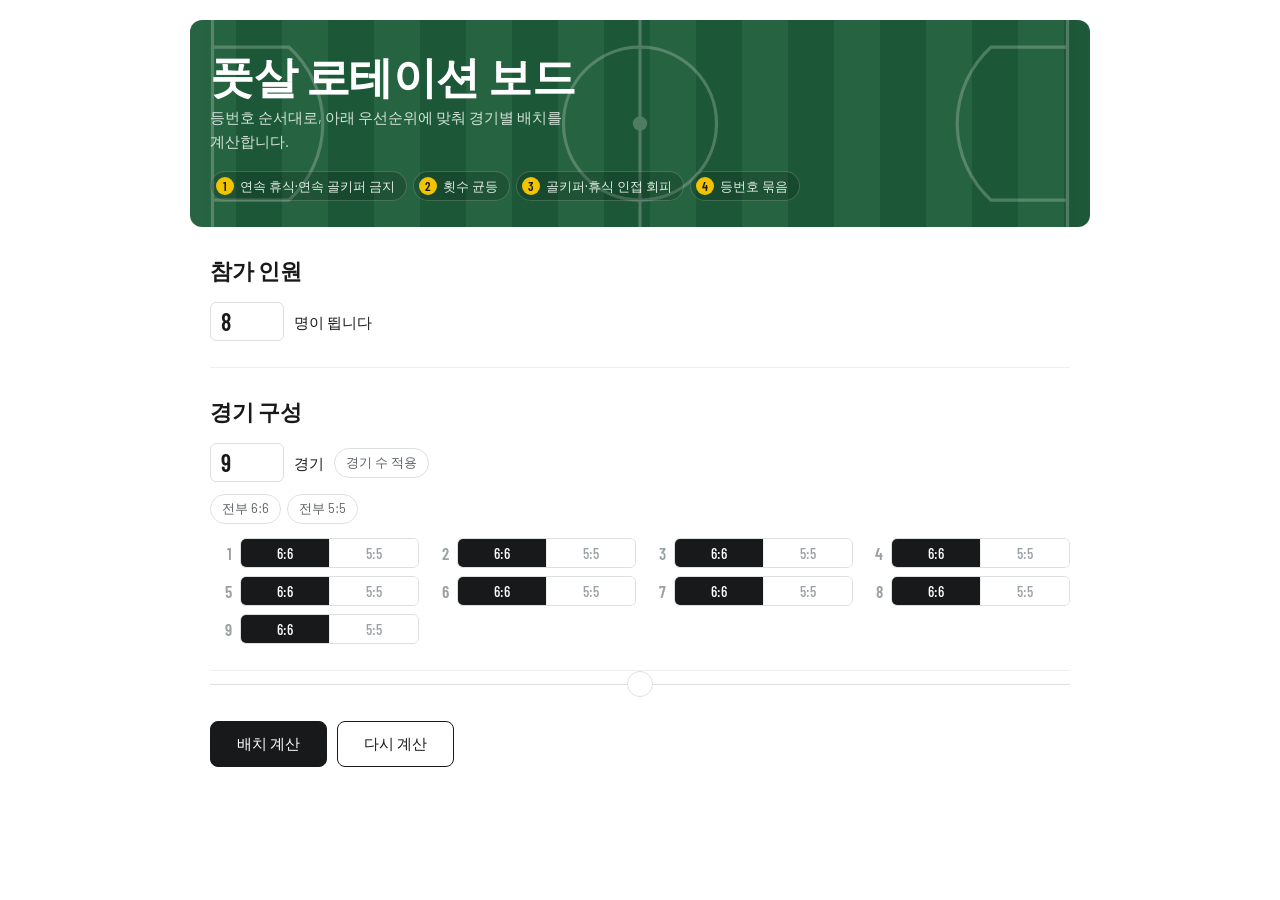
==== index.html @ 885e84b0 "Add files via upload" ====
<!DOCTYPE html>
<html lang="ko">
<head>
<meta charset="utf-8">
<meta name="viewport" content="width=device-width, initial-scale=1">
<title>풋살 로테이션 보드</title>
<link rel="preconnect" href="https://fonts.googleapis.com">
<link rel="preconnect" href="https://fonts.gstatic.com" crossorigin>
<link href="https://fonts.googleapis.com/css2?family=Barlow+Condensed:wght@500;600&family=Barlow:wght@400;500;600&display=swap" rel="stylesheet">
<style>
  :root {
    --ink: #17191A;
    --ink-soft: #5B6164;
    --ink-faint: #9AA0A3;
    --rule: #DCE0E1;
    --rule-soft: #ECEEEF;
    --paper: #FFFFFF;
    --bench: #EFF1F2;
    --keeper: #F2C300;
    --keeper-ink: #4A3A00;
    --keeper-soft: #FDF3CC;
    --turf: #1E5C3A;
    --turf-deep: #164A2E;
    --court: #1B4D89;
    --court-soft: #E8EFF7;
    --good: #1E6F4F;
    --bad: #B23A2F;
    --num: "Barlow Condensed", "Malgun Gothic", sans-serif;
    --body: "Barlow", -apple-system, BlinkMacSystemFont, "Malgun Gothic", sans-serif;
  }
  * { box-sizing: border-box; }
  body {
    font-family: var(--body); color: var(--ink); background: var(--paper);
    margin: 0; padding: 0 20px 80px; line-height: 1.6;
    -webkit-font-smoothing: antialiased;
  }
  .wrap { max-width: 860px; margin: 0 auto; }

  /* 중계 화면식 헤더 — 코트 라인을 배경으로 */
  header {
    position: relative; overflow: hidden; color: #fff;
    background: var(--turf);
    background-image: repeating-linear-gradient(
      90deg, rgba(255,255,255,.045) 0 46px, rgba(0,0,0,.035) 46px 92px);
    margin: 20px -20px 0; padding: 34px 20px 26px; border-radius: 12px;
  }
  header .court-bg { position: absolute; inset: 0; width: 100%; height: 100%; opacity: .22; }
  header .inner { position: relative; }
  header .eyebrow { display: flex; align-items: center; gap: 8px; font-size: 12px; letter-spacing: .06em; color: var(--keeper); margin-bottom: 8px; }
  header .eyebrow .pill { width: 22px; height: 3px; background: var(--keeper); border-radius: 2px; }
  h1 { font-family: var(--num); font-size: 44px; font-weight: 600; letter-spacing: -0.01em; margin: 0; line-height: .98; }
  header p { margin: 8px 0 0; color: #D3E3D8; font-size: 15px; max-width: 46ch; }

  .priority { display: flex; flex-wrap: wrap; gap: 6px; margin: 18px 0 0; padding: 0; list-style: none; font-size: 12.5px; }
  .priority li {
    display: flex; align-items: center; gap: 6px; color: #E3EEE6;
    background: rgba(0,0,0,.16); border: 1px solid rgba(255,255,255,.18);
    border-radius: 999px; padding: 4px 11px 4px 5px;
  }
  .priority b {
    font-family: var(--num); font-size: 13px; font-weight: 600; color: var(--ink);
    background: var(--keeper); border-radius: 50%; width: 18px; height: 18px;
    display: inline-flex; align-items: center; justify-content: center;
  }

  section { padding: 26px 0; border-bottom: 1px solid var(--rule-soft); }

  /* 하프라인 구분선 */
  .halfway { display: flex; align-items: center; gap: 0; margin: 0; }
  .halfway .ln { flex: 1; height: 1px; background: var(--rule); }
  .halfway .circle { width: 26px; height: 26px; border: 1px solid var(--rule); border-radius: 50%; }
  h2 { font-family: var(--num); font-size: 22px; font-weight: 600; margin: 0 0 14px; }

  .field-row { display: flex; align-items: center; gap: 10px; font-size: 15px; flex-wrap: wrap; }
  input[type=number] {
    font-family: var(--num); font-size: 24px; font-weight: 600; width: 74px;
    padding: 4px 10px; border: 1px solid var(--rule); border-radius: 6px; color: var(--ink);
    background: var(--paper);
  }
  input[type=number]:focus-visible { outline: 2px solid var(--ink); outline-offset: 1px; }

  .presets { display: flex; gap: 6px; flex-wrap: wrap; margin-top: 12px; }
  .preset {
    font-family: var(--body); font-size: 13px; padding: 5px 11px; cursor: pointer;
    background: var(--paper); border: 1px solid var(--rule); border-radius: 999px; color: var(--ink-soft);
  }
  .preset:hover { border-color: var(--ink); color: var(--ink); }

  .games { display: grid; grid-template-columns: repeat(auto-fill, minmax(168px, 1fr)); gap: 8px; margin-top: 14px; }
  .game-set { display: flex; align-items: center; gap: 8px; }
  .game-set .gno { font-family: var(--num); font-size: 17px; font-weight: 600; width: 22px; color: var(--ink-faint); text-align: right; }
  .seg { display: flex; border: 1px solid var(--rule); border-radius: 6px; overflow: hidden; flex: 1; }
  .seg button {
    flex: 1; font-family: var(--num); font-size: 15px; font-weight: 500; padding: 5px 0;
    background: var(--paper); border: 0; border-right: 1px solid var(--rule-soft); cursor: pointer; color: var(--ink-faint);
  }
  .seg button:last-child { border-right: 0; }
  .seg button[aria-pressed="true"] { background: var(--ink); color: #fff; }

  .go { display: flex; gap: 10px; margin: 24px 0 0; }
  .go button {
    font-family: var(--body); font-size: 15px; font-weight: 500; padding: 12px 26px;
    border-radius: 8px; cursor: pointer; border: 1px solid var(--ink);
  }
  .go .primary { background: var(--ink); color: #fff; }
  .go .secondary { background: var(--paper); color: var(--ink); }

  /* 등번호 유니폼 */
  .jersey { display: inline-block; width: 44px; height: 44px; }
  .jersey svg { display: block; width: 100%; height: 100%; }
  .jersey path { stroke-width: 1.5; stroke-linejoin: round; }
  .jersey text { font-family: var(--num); font-size: 17px; font-weight: 600; }
  .jersey.on path { fill: var(--paper); stroke: var(--ink); }
  .jersey.on text { fill: var(--ink); }
  .jersey.keeper path { fill: var(--keeper); stroke: var(--keeper-ink); }
  .jersey.keeper text { fill: var(--keeper-ink); }
  .jersey.off path { fill: var(--bench); stroke: var(--rule); stroke-dasharray: 3.5 2.5; }
  .jersey.off text { fill: var(--ink-faint); }
  .discs { display: flex; flex-wrap: wrap; gap: 2px; }

  /* 경기 카드 */
  .card { display: flex; gap: 18px; padding: 16px 0; border-bottom: 1px solid var(--rule-soft); }
  .card:last-child { border-bottom: 0; }
  .card .head { flex: 0 0 62px; }
  .card .board {
    background: var(--turf-deep); color: #fff; border-radius: 8px; padding: 7px 0 5px;
    text-align: center; border-bottom: 3px solid var(--keeper);
  }
  .card .gnum { font-family: var(--num); font-size: 28px; font-weight: 600; line-height: 1; }
  .card .glabel { font-size: 10.5px; color: #A8C4B2; letter-spacing: .06em; }
  .card .court {
    font-family: var(--num); font-size: 14px; font-weight: 600; color: var(--court);
    background: var(--court-soft); border-radius: 5px; text-align: center;
    margin-top: 5px; padding: 2px 0;
  }
  .zones { flex: 1; display: flex; flex-direction: column; gap: 10px; }
  .zone { display: flex; gap: 12px; align-items: flex-start; }
  .zone .zlabel {
    flex: 0 0 74px; font-size: 13px; color: var(--ink-soft); padding-top: 12px;
    display: flex; align-items: center; gap: 5px;
  }
  .zone .zlabel svg { width: 14px; height: 14px; flex: 0 0 14px; }
  .zone.keep .zlabel { color: var(--keeper-ink); }

  /* 누적 */
  .tally { display: flex; flex-direction: column; gap: 2px; }
  .tally-row { display: flex; align-items: center; gap: 12px; padding: 7px 0; border-bottom: 1px solid var(--rule-soft); }
  .tally-row:last-child { border-bottom: 0; }
  .bars { display: flex; gap: 16px; font-size: 14px; color: var(--ink-soft); flex-wrap: wrap; }
  .bars b { font-family: var(--num); font-size: 18px; font-weight: 600; color: var(--ink); margin-left: 4px; }
  .bars .k b { color: var(--keeper-ink); }

  /* 결과 */
  .checks { display: flex; flex-direction: column; gap: 8px; }
  .check { display: flex; gap: 10px; align-items: baseline; font-size: 14px; }
  .check .mark { font-family: var(--num); font-size: 16px; font-weight: 600; flex: 0 0 auto; }
  .check.pass .mark { color: var(--good); }
  .check.fail .mark { color: var(--bad); }
  .check .rank { font-family: var(--num); font-size: 15px; font-weight: 600; flex: 0 0 46px; color: var(--ink-faint); }
  .check .txt { color: var(--ink-soft); }
  .check.fail .txt { color: var(--bad); }
  .foot { font-size: 13px; color: var(--ink-faint); margin: 16px 0 0; }

  #result { display: none; }

  details.fold { border-top: 1px solid var(--rule-soft); padding: 0; }
  details.fold summary {
    display: flex; align-items: center; gap: 8px; cursor: pointer;
    padding: 18px 0; list-style: none; font-family: var(--num);
    font-size: 22px; font-weight: 600; color: var(--ink);
  }
  details.fold summary::-webkit-details-marker { display: none; }
  details.fold summary .chev {
    font-family: var(--body); font-size: 13px; color: var(--ink-faint);
    transition: transform .18s ease; display: inline-block;
  }
  details.fold[open] summary .chev { transform: rotate(180deg); }
  details.fold summary .hint {
    font-family: var(--body); font-size: 13px; font-weight: 400;
    color: var(--ink-faint); margin-left: auto; text-align: right;
  }
  details.fold summary:focus-visible { outline: 2px solid var(--ink); outline-offset: 2px; }
  .fold-body { padding: 0 0 22px; }
  .fold-lead { font-size: 14px; color: var(--ink-soft); margin: 0 0 14px; max-width: 62ch; }

  @media (max-width: 560px) {
    h1 { font-size: 32px; }
    .card { gap: 12px; }
    .card .head { flex: 0 0 44px; }
    .card .gnum { font-size: 27px; }
    .zone { flex-direction: column; gap: 4px; }
    .zone .zlabel { padding-top: 0; }
    .jersey { width: 40px; height: 40px; }
  }
  @media print {
    .go, .presets, section.setup { display: none; }
    body { padding: 0; }
  }
</style>
</head>
<body>
<div class="wrap">

<header>
  <svg class="court-bg" viewBox="0 0 400 180" preserveAspectRatio="xMidYMid slice" aria-hidden="true">
    <g fill="none" stroke="#fff" stroke-width="1.4">
      <rect x="10" y="10" width="380" height="160" rx="2"/>
      <line x1="200" y1="10" x2="200" y2="170"/>
      <circle cx="200" cy="90" r="34"/>
      <circle cx="200" cy="90" r="2.5" fill="#fff"/>
      <path d="M10 56 h34 a46 46 0 0 1 0 68 h-34"/>
      <path d="M390 56 h-34 a46 46 0 0 0 0 68 h34"/>
    </g>
  </svg>
  <div class="inner">
    <h1>풋살 로테이션 보드</h1>
    <p>등번호 순서대로, 아래 우선순위에 맞춰 경기별 배치를 계산합니다.</p>
    <ul class="priority">
      <li><b>1</b> 연속 휴식·연속 골키퍼 금지</li>
      <li><b>2</b> 횟수 균등</li>
      <li><b>3</b> 골키퍼·휴식 인접 회피</li>
      <li><b>4</b> 등번호 묶음</li>
    </ul>
  </div>
</header>

<section class="setup">
  <h2>참가 인원</h2>
  <div class="field-row">
    <input type="number" id="numPlayers" value="8" min="2" max="30">
    <span>명이 뜁니다</span>
  </div>
</section>

<section class="setup">
  <h2>경기 구성</h2>
  <div class="field-row">
    <input type="number" id="numGames" value="9" min="1" max="20">
    <span>경기</span>
    <button class="preset" onclick="renderGames()">경기 수 적용</button>
  </div>
  <div class="presets">
    <button class="preset" onclick="setAll(6)">전부 6:6</button>
    <button class="preset" onclick="setAll(5)">전부 5:5</button>
  </div>
  <div class="games" id="gameList"></div>
</section>

<div class="halfway"><span class="ln"></span><span class="circle"></span><span class="ln"></span></div>

<div class="go">
  <button class="primary" onclick="run()">배치 계산</button>
  <button class="secondary" onclick="run()">다시 계산</button>
</div>

<div id="result">
  <section>
    <h2>경기별 배치</h2>
    <div id="schedule"></div>
  </section>
  <details class="fold">
    <summary>번호별 누적 <span class="chev">▾</span><span class="hint" id="summaryHint"></span></summary>
    <div class="fold-body">
      <p class="fold-lead">각 번호가 9경기 동안 몇 번 뛰고, 몇 번 골키퍼를 맡고, 몇 번 쉬는지 보여줍니다. 출전 횟수는 전체 경기에서 휴식을 뺀 값이고, 골키퍼도 출전에 포함됩니다.</p>
      <div class="tally" id="summary"></div>
    </div>
  </details>
  <details class="fold" style="border-bottom:0">
    <summary>우선순위 충족 <span class="chev">▾</span><span class="hint" id="qualityHint"></span></summary>
    <div class="fold-body">
      <p class="fold-lead">배치를 계산할 때 적용한 네 가지 조건이 실제로 지켜졌는지 확인합니다. 위 조건이 아래 조건보다 항상 우선하며, 상위 조건을 지키기 위해 하위 조건은 일부 포기할 수 있습니다.</p>
      <div class="checks" id="quality"></div>
    </div>
  </details>
</div>

</div>
<script>
function playerLabel(i) { return (i + 1); }

function renderGames() {
  const n = parseInt(document.getElementById('numGames').value) || 9;
  const list = document.getElementById('gameList');
  const prev = [...list.querySelectorAll('.seg')].map(s => s.dataset.value);
  list.innerHTML = '';
  for (let i = 0; i < n; i++) {
    const def = prev[i] || '6';
    const div = document.createElement('div');
    div.className = 'game-set';
    div.innerHTML = '<span class="gno">' + (i + 1) + '</span>' +
      '<div class="seg" data-value="' + def + '">' +
      [6, 5].map(v =>
        '<button type="button" aria-pressed="' + (def == v ? 'true' : 'false') +
        '" onclick="pick(this,' + v + ')">' + v + ':' + v + '</button>').join('') +
      '</div>';
    list.appendChild(div);
  }
}

function pick(btn, v) {
  const seg = btn.parentElement;
  seg.dataset.value = String(v);
  [...seg.children].forEach(b => b.setAttribute('aria-pressed', b === btn ? 'true' : 'false'));
}

function setAll(v) {
  document.querySelectorAll('#gameList .seg').forEach(seg => {
    seg.dataset.value = String(v);
    [...seg.children].forEach(b => b.setAttribute('aria-pressed', b.textContent === v + ':' + v ? 'true' : 'false'));
  });
}

function adjacencyPairs(group, n) {
  const s = new Set(group);
  let pairs = 0;
  group.forEach(i => { if (s.has((i + 1) % n)) pairs++; });
  return group.length === n ? pairs - 1 : pairs;
}

function buildOnce(n, types, jitter) {
  const rest = new Array(n).fill(0);
  const gk = new Array(n).fill(0);
  let prevRest = new Set(), prevGk = new Set();
  const games = [];

  for (const playCount of types) {
    const restCount = Math.max(0, n - playCount);
    const gkCount = Math.min(2, playCount);

    const resting = [];
    for (let k = 0; k < restCount; k++) {
      let bestI = -1, bestS = Infinity;
      for (let i = 0; i < n; i++) {
        if (resting.includes(i)) continue;
        if (prevRest.has(i) && n - prevRest.size >= restCount) continue;
        const adj = resting.some(r => (r + 1) % n === i || (i + 1) % n === r) ? 1 : 0;
        const s = rest[i] * 10000 + (prevGk.has(i) ? 400 : 0) - adj * 60 + Math.random() * jitter;
        if (s < bestS) { bestS = s; bestI = i; }
      }
      if (bestI >= 0) resting.push(bestI);
    }

    const playing = [];
    for (let i = 0; i < n; i++) if (!resting.includes(i)) playing.push(i);

    const gks = [];
    const gkEligible = playing.filter(i => !prevGk.has(i));
    const gkPool = gkEligible.length >= gkCount ? gkEligible : playing;
    for (let k = 0; k < gkCount; k++) {
      let bestI = -1, bestS = Infinity;
      for (const i of gkPool) {
        if (gks.includes(i)) continue;
        const adj = gks.some(g => (g + 1) % n === i || (i + 1) % n === g) ? 1 : 0;
        const s = gk[i] * 10000 + (prevRest.has(i) ? 400 : 0) - adj * 60 + Math.random() * jitter;
        if (s < bestS) { bestS = s; bestI = i; }
      }
      if (bestI >= 0) gks.push(bestI);
    }

    resting.forEach(i => rest[i]++);
    gks.forEach(i => gk[i]++);
    games.push({ playCount, resting, playing, gks });
    prevRest = new Set(resting);
    prevGk = new Set(gks);
  }
  return { games, rest, gk };
}

function evaluate(res, n) {
  const { games, rest, gk } = res;
  const dev = arr => {
    const m = arr.reduce((s, v) => s + v, 0) / arr.length;
    return arr.reduce((s, v) => s + (v - m) * (v - m), 0);
  };
  let backToBack = 0, backToBackGk = 0, adjacentDuty = 0, clusters = 0;
  for (let g = 0; g < games.length; g++) {
    clusters += adjacencyPairs(games[g].resting, n) + adjacencyPairs(games[g].gks, n);
    if (g === 0) continue;
    const pR = new Set(games[g - 1].resting);
    const pG = new Set(games[g - 1].gks);
    games[g].resting.forEach(i => { if (pR.has(i)) backToBack++; });
    games[g].gks.forEach(i => { if (pG.has(i)) backToBackGk++; });
    games[g].gks.forEach(i => { if (pR.has(i)) adjacentDuty++; });
    games[g].resting.forEach(i => { if (pG.has(i)) adjacentDuty++; });
  }
  const imbalance = dev(rest) + dev(gk);
  const score = (backToBack + backToBackGk) * 1e7 + imbalance * 1e4 + adjacentDuty * 1e2 - clusters;
  return { score, backToBack, backToBackGk, adjacentDuty, clusters, imbalance };
}

function run() {
  const n = parseInt(document.getElementById('numPlayers').value);
  const types = [...document.querySelectorAll('#gameList .seg')].map(s => parseInt(s.dataset.value));

  if (!n || n < 2) { alert('참가 인원을 2명 이상 입력해 주세요.'); return; }
  if (types.length === 0) { alert('경기 수를 먼저 적용해 주세요.'); return; }
  const tooBig = types.find(t => t > n);
  if (tooBig) { alert('참가 인원 ' + n + '명보다 큰 구장(' + tooBig + ':' + tooBig + ')이 있습니다.'); return; }

  let best = null, bestEval = null;
  const jitters = [0, 20, 60, 150, 400];
  for (let round = 0; round < jitters.length; round++) {
    const iters = round === 0 ? 1 : 3000;
    for (let i = 0; i < iters; i++) {
      const cand = buildOnce(n, types, jitters[round]);
      const ev = evaluate(cand, n);
      if (!bestEval || ev.score < bestEval.score) { best = cand; bestEval = ev; }
    }
  }
  render(best, bestEval, n);
}

var ICON = {
  ball: '<svg viewBox="0 0 24 24" fill="none" stroke="currentColor" stroke-width="1.6" aria-hidden="true">' +
        '<circle cx="12" cy="12" r="9"/><path d="M12 7.2l3.6 2.6-1.4 4.2h-4.4L8.4 9.8z"/>' +
        '<path d="M12 3v4.2M19.6 9.8l-4 0M17.3 18.6l-3.1-4.6M6.7 18.6l3.1-4.6M4.4 9.8l4 0"/></svg>',
  glove: '<svg viewBox="0 0 24 24" fill="none" stroke="currentColor" stroke-width="1.6" aria-hidden="true">' +
         '<path d="M8 21v-4.4L5.6 14a2 2 0 0 1 2.8-2.8l.6.6V5.5a1.5 1.5 0 0 1 3 0V10m0 0V4.5a1.5 1.5 0 0 1 3 0V10m0 0V6.5a1.5 1.5 0 0 1 3 0V16a5 5 0 0 1-1.5 3.6L18 21"/></svg>',
  bench: '<svg viewBox="0 0 24 24" fill="none" stroke="currentColor" stroke-width="1.6" aria-hidden="true">' +
         '<path d="M3 11h18M4 11v8M20 11v8M3 15h18"/></svg>'
};

var JERSEY_PATH = 'M13 4 L18 4 C19 7.5 21 7.5 22 4 L27 4 L38 10 L34 19.5 L30 17.5 L30 37 L10 37 L10 17.5 L6 19.5 L2 10 Z';

function jersey(i, cls) {
  return '<span class="jersey ' + cls + '">' +
    '<svg viewBox="0 0 40 40" role="img" aria-label="' + playerLabel(i) + '번">' +
    '<path d="' + JERSEY_PATH + '"/>' +
    '<text x="20" y="28" text-anchor="middle">' + playerLabel(i) + '</text>' +
    '</svg></span>';
}

function discs(arr, cls) {
  return '<div class="discs">' +
    arr.slice().sort((a, b) => a - b).map(i => jersey(i, cls)).join('') +
    '</div>';
}

function render(res, ev, n) {
  const { games, rest, gk } = res;

  let h = '';
  games.forEach((g, i) => {
    const field = g.playing.filter(p => !g.gks.includes(p));
    h += '<div class="card">' +
      '<div class="head">' +
        '<div class="board"><div class="gnum">' + (i + 1) + '</div><div class="glabel">GAME</div></div>' +
        '<div class="court">' + g.playCount + ':' + g.playCount + '</div>' +
      '</div>' +
      '<div class="zones">' +
        '<div class="zone"><span class="zlabel">' + ICON.ball + '필드</span>' + discs(field, 'on') + '</div>' +
        '<div class="zone keep"><span class="zlabel">' + ICON.glove + '골키퍼</span>' + discs(g.gks, 'keeper') + '</div>' +
        (g.resting.length ? '<div class="zone"><span class="zlabel">' + ICON.bench + '휴식</span>' + discs(g.resting, 'off') + '</div>' : '') +
      '</div></div>';
  });
  document.getElementById('schedule').innerHTML = h;

  let s = '';
  for (let i = 0; i < n; i++) {
    s += '<div class="tally-row">' +
      jersey(i, 'on') +
      '<div class="bars">' +
        '<span>출전<b>' + (games.length - rest[i]) + '</b></span>' +
        '<span class="k">골키퍼<b>' + gk[i] + '</b></span>' +
        '<span>휴식<b>' + rest[i] + '</b></span>' +
      '</div></div>';
  }
  document.getElementById('summary').innerHTML = s;
  document.getElementById('summaryHint').textContent =
    '골키퍼 ' + Math.min(...gk) + '~' + Math.max(...gk) + '회 · 휴식 ' + Math.min(...rest) + '~' + Math.max(...rest) + '회';

  const restSpread = Math.max(...rest) - Math.min(...rest);
  const gkSpread = Math.max(...gk) - Math.min(...gk);
  const row = (ok, rank, txt) =>
    '<div class="check ' + (ok ? 'pass' : 'fail') + '"><span class="mark">' + (ok ? '✓' : '✕') + '</span>' +
    '<span class="rank">' + rank + '순위</span><span class="txt">' + txt + '</span></div>';

  const p1 = ev.backToBack === 0 && ev.backToBackGk === 0;
  document.getElementById('quality').innerHTML =
    row(p1, 1, p1 ? '연달아 쉬거나 연달아 골키퍼를 맡는 사람 없음'
                 : '연속 휴식 ' + ev.backToBack + '건, 연속 골키퍼 ' + ev.backToBackGk + '건') +
    row(restSpread <= 1 && gkSpread <= 1, 2, '휴식 편차 ' + restSpread + '회, 골키퍼 편차 ' + gkSpread + '회') +
    row(ev.adjacentDuty === 0, 3, ev.adjacentDuty === 0 ? '골키퍼와 휴식이 앞뒤로 붙은 경우 없음' : '인접 ' + ev.adjacentDuty + '건') +
    '<div class="check pass"><span class="mark">·</span><span class="rank">4순위</span><span class="txt">등번호가 붙어서 배치된 묶음 ' + ev.clusters + '쌍</span></div>' +
    '<p class="foot">1순위는 후보에서 아예 제외하는 방식이라 인원이 모자라지 않는 한 반드시 지켜집니다. ' +
    '2순위 편차 1회는 총 배정 횟수가 인원수로 나누어떨어지지 않을 때 생기는 최소값입니다. ' +
    '예를 들어 8명이 9경기를 뛰면 골키퍼 자리가 18개라 2회인 사람과 3회인 사람이 섞일 수밖에 없습니다. ' +
    '3순위는 쉰 직후 골키퍼를 맡거나 골키퍼 직후 쉬는 경우를 뜻하고, 4순위는 5·6번처럼 붙은 번호끼리 같이 배정된 묶음 수입니다. ' +
    '다시 계산을 눌러 다른 조합과 비교해 보세요.</p>';
  const p1ok = ev.backToBack === 0 && ev.backToBackGk === 0;
  const p2ok = restSpread <= 1 && gkSpread <= 1;
  const p3ok = ev.adjacentDuty === 0;
  const passed = [p1ok, p2ok, p3ok].filter(Boolean).length;
  document.getElementById('qualityHint').textContent = '3개 중 ' + passed + '개 충족';

  document.getElementById('result').style.display = 'block';
  document.getElementById('result').scrollIntoView({ behavior: 'smooth', block: 'start' });
}

renderGames();
</script>
</body>
</html>
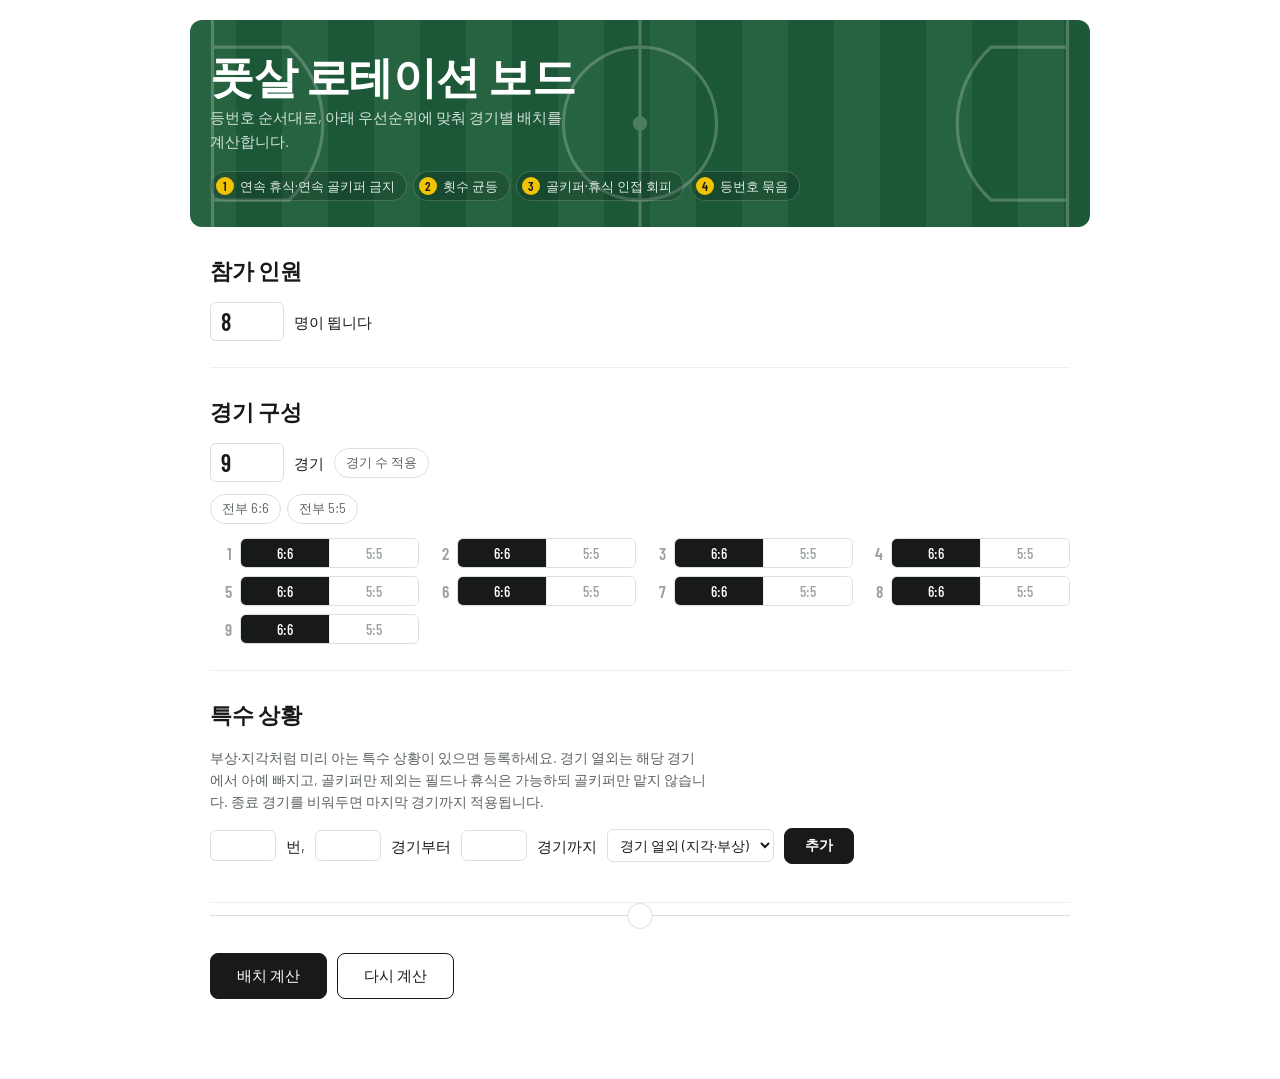
==== commit 3b91c6d7: "Add files via upload" ====
--- a/index.html
+++ b/index.html
@@ -116,7 +116,43 @@
   .jersey.keeper text { fill: var(--keeper-ink); }
   .jersey.off path { fill: var(--bench); stroke: var(--rule); stroke-dasharray: 3.5 2.5; }
   .jersey.off text { fill: var(--ink-faint); }
+  .jersey.excluded path { fill: #FBEAE8; stroke: var(--bad); }
+  .jersey.excluded text { fill: var(--bad); }
   .discs { display: flex; flex-wrap: wrap; gap: 2px; }
+
+  /* 특수 상황 */
+  select.cs-select {
+    font-family: var(--body); font-size: 14px; padding: 6px 8px;
+    border: 1px solid var(--rule); border-radius: 6px; color: var(--ink); background: var(--paper);
+  }
+  input[type=number].cs-num { width: 66px; font-size: 16px; padding: 5px 8px; }
+  .btn-add {
+    font-family: var(--body); font-size: 14px; font-weight: 600; padding: 8px 20px;
+    border-radius: 8px; cursor: pointer; border: 1px solid var(--ink);
+    background: var(--ink); color: #fff;
+  }
+  .btn-add:hover { opacity: .88; }
+  .btn-lg {
+    font-family: var(--body); font-size: 15px; font-weight: 500; padding: 12px 26px;
+    border-radius: 8px; cursor: pointer; border: 1px solid var(--ink);
+    background: var(--ink); color: #fff; margin-top: 14px;
+  }
+  .btn-lg:hover { opacity: .9; }
+  .btn-copy {
+    display: block; width: 100%; font-family: var(--body); font-size: 16px; font-weight: 600;
+    padding: 14px 24px; border-radius: 9px; cursor: pointer; border: none;
+    background: var(--keeper); color: var(--keeper-ink);
+    box-shadow: 0 2px 0 rgba(0,0,0,.18); margin: 6px 0 8px;
+  }
+  .btn-copy:hover { filter: brightness(.97); }
+  .btn-copy.copied { background: var(--good); color: #fff; box-shadow: 0 2px 0 rgba(0,0,0,.12); }
+  .constraint-list { display: flex; flex-direction: column; gap: 6px; margin-top: 12px; }
+  .constraint-row {
+    display: flex; align-items: center; gap: 10px; font-size: 13px; color: var(--ink-soft);
+    background: var(--rule-soft); border-radius: 6px; padding: 7px 10px;
+  }
+  .constraint-row .tag { font-family: var(--num); font-weight: 600; color: var(--ink); flex: 0 0 auto; }
+  .constraint-row .rm { margin-left: auto; font-family: var(--body); font-size: 12px; border: 0; background: none; color: var(--bad); cursor: pointer; padding: 2px 4px; }
 
   /* 경기 카드 */
   .card { display: flex; gap: 18px; padding: 16px 0; border-bottom: 1px solid var(--rule-soft); }
@@ -141,6 +177,7 @@
   }
   .zone .zlabel svg { width: 14px; height: 14px; flex: 0 0 14px; }
   .zone.keep .zlabel { color: var(--keeper-ink); }
+  .zlabel .lbltxt { display: inline; }
 
   /* 누적 */
   .tally { display: flex; flex-direction: column; gap: 2px; }
@@ -185,12 +222,30 @@
 
   @media (max-width: 560px) {
     h1 { font-size: 32px; }
-    .card { gap: 12px; }
-    .card .head { flex: 0 0 44px; }
-    .card .gnum { font-size: 27px; }
-    .zone { flex-direction: column; gap: 4px; }
-    .zone .zlabel { padding-top: 0; }
-    .jersey { width: 40px; height: 40px; }
+
+    /* 경기 카드를 한 줄로 압축 */
+    .card { flex-direction: column; gap: 6px; padding: 10px 0; }
+    .card .head {
+      flex: 0 0 auto; display: flex; flex-direction: row; align-items: center; gap: 8px;
+    }
+    .card .board {
+      display: flex; align-items: baseline; gap: 5px; padding: 3px 9px;
+      border-radius: 6px; border-bottom: 2px solid var(--keeper);
+    }
+    .card .gnum { font-size: 17px; }
+    .card .glabel { display: none; }
+    .card .court { margin-top: 0; padding: 2px 8px; display: inline-block; }
+    .zones { gap: 5px; }
+    .zone {
+      flex-direction: row; align-items: center; gap: 6px; flex-wrap: wrap;
+    }
+    .zone .zlabel {
+      flex: 0 0 auto; padding-top: 0; gap: 3px; font-size: 0;
+    }
+    .zlabel .lbltxt { display: none; }
+    .zone .zlabel svg { width: 15px; height: 15px; flex: 0 0 15px; }
+    .jersey { width: 27px; height: 27px; }
+    .discs { gap: 1px; }
   }
   @media print {
     .go, .presets, section.setup { display: none; }
@@ -246,6 +301,25 @@
   <div class="games" id="gameList"></div>
 </section>
 
+<section class="setup">
+  <h2>특수 상황</h2>
+  <p class="fold-lead">부상·지각처럼 미리 아는 특수 상황이 있으면 등록하세요. 경기 열외는 해당 경기에서 아예 빠지고, 골키퍼만 제외는 필드나 휴식은 가능하되 골키퍼만 맡지 않습니다. 종료 경기를 비워두면 마지막 경기까지 적용됩니다.</p>
+  <div class="field-row">
+    <input type="number" id="csPlayer" class="cs-num" min="1">
+    <span>번,</span>
+    <input type="number" id="csFrom" class="cs-num" min="1">
+    <span>경기부터</span>
+    <input type="number" id="csTo" class="cs-num" min="1">
+    <span>경기까지</span>
+    <select id="csType" class="cs-select">
+      <option value="exclude">경기 열외 (지각·부상)</option>
+      <option value="noKeeper">골키퍼만 제외</option>
+    </select>
+    <button class="btn-add" onclick="addConstraint(1)">추가</button>
+  </div>
+  <div class="constraint-list constraintListView" id="constraintList"></div>
+</section>
+
 <div class="halfway"><span class="ln"></span><span class="circle"></span><span class="ln"></span></div>
 
 <div class="go">
@@ -257,7 +331,35 @@
   <section>
     <h2>경기별 배치</h2>
     <div id="schedule"></div>
+    <button class="btn-copy" id="copyBtn" onclick="copyResultText()">텍스트로 복사</button>
+    <p class="foot" id="copyHint">이 버튼을 누르면 위 배치를 텍스트로 복사해 단톡방 등에 바로 붙여넣을 수 있습니다.</p>
   </section>
+  <details class="fold" id="midSection" style="display:none">
+    <summary>경기 도중 변동 <span class="chev">▾</span></summary>
+    <div class="fold-body">
+      <p class="fold-lead">부상·지각 등 새로 생긴 사정을 먼저 등록한 뒤, 완료된 경기 수를 입력하고 재계산하세요. 이미 끝난 경기는 그대로 유지됩니다. 종료 경기를 비워두면 마지막 경기까지 적용됩니다.</p>
+      <div class="field-row">
+        <input type="number" id="csPlayer2" class="cs-num" min="1">
+        <span>번,</span>
+        <input type="number" id="csFrom2" class="cs-num" min="1">
+        <span>경기부터</span>
+        <input type="number" id="csTo2" class="cs-num" min="1">
+        <span>경기까지</span>
+        <select id="csType2" class="cs-select">
+          <option value="exclude">경기 열외 (지각·부상)</option>
+          <option value="noKeeper">골키퍼만 제외</option>
+        </select>
+        <button class="btn-add" onclick="addConstraint(2)">추가</button>
+      </div>
+      <div class="constraint-list constraintListView" id="constraintList2"></div>
+      <div class="field-row" style="margin-top:14px">
+        <span>완료된 경기</span>
+        <input type="number" id="lockedCount" class="cs-num" min="0">
+        <span>경기까지 확정</span>
+      </div>
+      <button class="btn-lg" onclick="runContinue()">이후부터 다시 계산</button>
+    </div>
+  </details>
   <details class="fold">
     <summary>번호별 누적 <span class="chev">▾</span><span class="hint" id="summaryHint"></span></summary>
     <div class="fold-body">
@@ -317,41 +419,72 @@
   return group.length === n ? pairs - 1 : pairs;
 }
 
-function buildOnce(n, types, jitter) {
+function allIdx(n) { const a = []; for (let i = 0; i < n; i++) a.push(i); return a; }
+
+// constraints: [{player(0-idx), from, to, mode:'exclude'|'noKeeper'}]
+// prefix: 이미 확정된 게임들 (경기 도중 변동에서 재사용)
+function buildOnce(n, types, jitter, constraints, prefix) {
+  constraints = constraints || [];
+  prefix = prefix || [];
   const rest = new Array(n).fill(0);
   const gk = new Array(n).fill(0);
+  const eligible = new Array(n).fill(0);
   let prevRest = new Set(), prevGk = new Set();
   const games = [];
 
-  for (const playCount of types) {
-    const restCount = Math.max(0, n - playCount);
+  prefix.forEach(g => {
+    g.resting.forEach(i => rest[i]++);
+    g.gks.forEach(i => gk[i]++);
+    (g.available || allIdx(n)).forEach(i => eligible[i]++);
+    games.push(g);
+    prevRest = new Set(g.resting);
+    prevGk = new Set(g.gks);
+  });
+
+  for (let gi = prefix.length; gi < types.length; gi++) {
+    const gameNo = gi + 1;
+    const playCountBase = types[gi];
+    const excludedFull = new Set(
+      constraints.filter(c => c.mode === 'exclude' && gameNo >= c.from && gameNo <= c.to).map(c => c.player));
+    const excludedGk = new Set(
+      constraints.filter(c => c.mode === 'noKeeper' && gameNo >= c.from && gameNo <= c.to).map(c => c.player));
+
+    const available = [];
+    for (let i = 0; i < n; i++) if (!excludedFull.has(i)) available.push(i);
+    const avail = available.length;
+    const playCount = Math.min(playCountBase, avail);
+    const restCount = Math.max(0, avail - playCount);
     const gkCount = Math.min(2, playCount);
 
     const resting = [];
     for (let k = 0; k < restCount; k++) {
       let bestI = -1, bestS = Infinity;
-      for (let i = 0; i < n; i++) {
-        if (resting.includes(i)) continue;
-        if (prevRest.has(i) && n - prevRest.size >= restCount) continue;
+      const remainSlots = restCount - resting.length;
+      const remainCand = available.filter(x => !resting.includes(x));
+      const nonPrevCount = remainCand.filter(x => !prevRest.has(x)).length;
+      for (const i of remainCand) {
+        if (prevRest.has(i) && nonPrevCount >= remainSlots) continue;
         const adj = resting.some(r => (r + 1) % n === i || (i + 1) % n === r) ? 1 : 0;
-        const s = rest[i] * 10000 + (prevGk.has(i) ? 400 : 0) - adj * 60 + Math.random() * jitter;
+        const ratio = eligible[i] ? rest[i] / eligible[i] : 0;
+        const s = ratio * 10000 + (prevGk.has(i) ? 400 : 0) - adj * 60 + Math.random() * jitter;
         if (s < bestS) { bestS = s; bestI = i; }
       }
       if (bestI >= 0) resting.push(bestI);
     }
 
-    const playing = [];
-    for (let i = 0; i < n; i++) if (!resting.includes(i)) playing.push(i);
+    const playing = available.filter(i => !resting.includes(i));
 
     const gks = [];
-    const gkEligible = playing.filter(i => !prevGk.has(i));
-    const gkPool = gkEligible.length >= gkCount ? gkEligible : playing;
+    const gkCandBase = playing.filter(i => !excludedGk.has(i));
+    const gkNoRepeat = gkCandBase.filter(i => !prevGk.has(i));
+    const gkPool = gkNoRepeat.length >= gkCount ? gkNoRepeat : (gkCandBase.length >= gkCount ? gkCandBase : playing);
     for (let k = 0; k < gkCount; k++) {
       let bestI = -1, bestS = Infinity;
       for (const i of gkPool) {
         if (gks.includes(i)) continue;
-        const adj = gks.some(g => (g + 1) % n === i || (i + 1) % n === g) ? 1 : 0;
-        const s = gk[i] * 10000 + (prevRest.has(i) ? 400 : 0) - adj * 60 + Math.random() * jitter;
+        const adj = gks.some(g2 => (g2 + 1) % n === i || (i + 1) % n === g2) ? 1 : 0;
+        const ratio = eligible[i] ? gk[i] / eligible[i] : 0;
+        const s = ratio * 10000 + (prevRest.has(i) ? 400 : 0) - adj * 60 + Math.random() * jitter;
         if (s < bestS) { bestS = s; bestI = i; }
       }
       if (bestI >= 0) gks.push(bestI);
@@ -359,11 +492,48 @@
 
     resting.forEach(i => rest[i]++);
     gks.forEach(i => gk[i]++);
-    games.push({ playCount, resting, playing, gks });
+    available.forEach(i => eligible[i]++);
+    games.push({ playCount, resting, playing, gks, available, excluded: [...excludedFull] });
     prevRest = new Set(resting);
     prevGk = new Set(gks);
   }
-  return { games, rest, gk };
+  return { games, rest, gk, eligible };
+}
+
+var CONSTRAINTS = [];
+var CID = 1;
+var LAST = null;
+
+function addConstraint(formNo) {
+  const suffix = formNo === 2 ? '2' : '';
+  const player = parseInt(document.getElementById('csPlayer' + suffix).value);
+  const totalGames = parseInt(document.getElementById('numGames').value) || (LAST ? LAST.types.length : 9);
+  let from = parseInt(document.getElementById('csFrom' + suffix).value);
+  let to = parseInt(document.getElementById('csTo' + suffix).value);
+  const mode = document.getElementById('csType' + suffix).value;
+  if (!player || player < 1) { alert('선수 번호를 입력해 주세요.'); return; }
+  if (!from || from < 1) from = 1;
+  if (!to || to < 1) to = totalGames;
+  if (to < from) { alert('종료 경기가 시작 경기보다 빠를 수 없습니다.'); return; }
+  CONSTRAINTS.push({ id: CID++, player: player - 1, from, to, mode });
+  document.getElementById('csPlayer' + suffix).value = '';
+  document.getElementById('csFrom' + suffix).value = '';
+  document.getElementById('csTo' + suffix).value = '';
+  renderConstraints();
+}
+
+function removeConstraint(id) {
+  CONSTRAINTS = CONSTRAINTS.filter(c => c.id !== id);
+  renderConstraints();
+}
+
+function renderConstraints() {
+  const html = CONSTRAINTS.map(c =>
+    '<div class="constraint-row"><span class="tag">' + (c.player + 1) + '번</span>' +
+    '<span>' + c.from + '~' + c.to + '경기 · ' + (c.mode === 'exclude' ? '경기 열외' : '골키퍼 제외') + '</span>' +
+    '<button type="button" class="rm" onclick="removeConstraint(' + c.id + ')">삭제</button></div>'
+  ).join('');
+  document.querySelectorAll('.constraintListView').forEach(box => box.innerHTML = html);
 }
 
 function evaluate(res, n) {
@@ -388,6 +558,60 @@
   return { score, backToBack, backToBackGk, adjacentDuty, clusters, imbalance };
 }
 
+function buildShareText(n, games, rest, gk) {
+  const lines = [];
+  lines.push('풋살 로테이션 (' + games.length + '경기)');
+  lines.push('');
+  games.forEach((g, i) => {
+    const field = g.playing.filter(p => !g.gks.includes(p)).slice().sort((a, b) => a - b).map(x => x + 1).join(',');
+    const gks = g.gks.slice().sort((a, b) => a - b).map(x => x + 1).join(',') || '-';
+    const resting = g.resting.slice().sort((a, b) => a - b).map(x => x + 1).join(',') || '없음';
+    const excluded = (g.excluded || []).slice().sort((a, b) => a - b).map(x => x + 1).join(',');
+    let line = (i + 1) + '경기 ' + g.playCount + ':' + g.playCount +
+      ' | 필드 ' + (field || '-') + ' | GK ' + gks + ' | 휴식 ' + resting;
+    if (excluded) line += ' | 제외 ' + excluded;
+    lines.push(line);
+  });
+  lines.push('');
+  lines.push('[번호별 누적]');
+  for (let i = 0; i < n; i++) {
+    const missed = games.filter(g => (g.excluded || []).includes(i)).length;
+    const played = games.length - rest[i] - missed;
+    let line = (i + 1) + '번 출전' + played + ' · GK' + gk[i] + ' · 휴식' + rest[i];
+    if (missed) line += ' · 결석' + missed;
+    lines.push(line);
+  }
+  return lines.join('\n');
+}
+
+function fallbackCopy(text, cb) {
+  const ta = document.createElement('textarea');
+  ta.value = text;
+  ta.style.position = 'fixed';
+  ta.style.opacity = '0';
+  document.body.appendChild(ta);
+  ta.select();
+  try { document.execCommand('copy'); cb(); } catch (e) { alert('복사에 실패했습니다. 직접 선택해 복사해 주세요.'); }
+  document.body.removeChild(ta);
+}
+
+function copyResultText() {
+  if (!LAST) return;
+  const text = buildShareText(LAST.n, LAST.result.games, LAST.result.rest, LAST.result.gk);
+  const btn = document.getElementById('copyBtn');
+  const done = () => {
+    const orig = btn.textContent;
+    btn.textContent = '복사됨 ✓';
+    btn.classList.add('copied');
+    setTimeout(() => { btn.textContent = orig; btn.classList.remove('copied'); }, 1600);
+  };
+  if (navigator.clipboard && navigator.clipboard.writeText) {
+    navigator.clipboard.writeText(text).then(done).catch(() => fallbackCopy(text, done));
+  } else {
+    fallbackCopy(text, done);
+  }
+}
+
 function run() {
   const n = parseInt(document.getElementById('numPlayers').value);
   const types = [...document.querySelectorAll('#gameList .seg')].map(s => parseInt(s.dataset.value));
@@ -402,11 +626,36 @@
   for (let round = 0; round < jitters.length; round++) {
     const iters = round === 0 ? 1 : 3000;
     for (let i = 0; i < iters; i++) {
-      const cand = buildOnce(n, types, jitters[round]);
+      const cand = buildOnce(n, types, jitters[round], CONSTRAINTS, []);
       const ev = evaluate(cand, n);
       if (!bestEval || ev.score < bestEval.score) { best = cand; bestEval = ev; }
     }
   }
+  LAST = { n, types, result: best, eval: bestEval };
+  render(best, bestEval, n);
+}
+
+function runContinue() {
+  if (!LAST) { alert('먼저 배치 계산을 눌러 주세요.'); return; }
+  const lockedCount = parseInt(document.getElementById('lockedCount').value);
+  if (isNaN(lockedCount) || lockedCount < 0 || lockedCount > LAST.types.length) {
+    alert('완료된 경기 수를 0~' + LAST.types.length + ' 사이로 입력해 주세요.');
+    return;
+  }
+  const prefix = LAST.result.games.slice(0, lockedCount);
+  const n = LAST.n, types = LAST.types;
+
+  let best = null, bestEval = null;
+  const jitters = [0, 20, 60, 150, 400];
+  for (let round = 0; round < jitters.length; round++) {
+    const iters = round === 0 ? 1 : 3000;
+    for (let i = 0; i < iters; i++) {
+      const cand = buildOnce(n, types, jitters[round], CONSTRAINTS, prefix);
+      const ev = evaluate(cand, n);
+      if (!bestEval || ev.score < bestEval.score) { best = cand; bestEval = ev; }
+    }
+  }
+  LAST = { n, types, result: best, eval: bestEval };
   render(best, bestEval, n);
 }
 
@@ -417,7 +666,9 @@
   glove: '<svg viewBox="0 0 24 24" fill="none" stroke="currentColor" stroke-width="1.6" aria-hidden="true">' +
          '<path d="M8 21v-4.4L5.6 14a2 2 0 0 1 2.8-2.8l.6.6V5.5a1.5 1.5 0 0 1 3 0V10m0 0V4.5a1.5 1.5 0 0 1 3 0V10m0 0V6.5a1.5 1.5 0 0 1 3 0V16a5 5 0 0 1-1.5 3.6L18 21"/></svg>',
   bench: '<svg viewBox="0 0 24 24" fill="none" stroke="currentColor" stroke-width="1.6" aria-hidden="true">' +
-         '<path d="M3 11h18M4 11v8M20 11v8M3 15h18"/></svg>'
+         '<path d="M3 11h18M4 11v8M20 11v8M3 15h18"/></svg>',
+  out: '<svg viewBox="0 0 24 24" fill="none" stroke="currentColor" stroke-width="1.6" aria-hidden="true">' +
+       '<circle cx="12" cy="12" r="9"/><path d="M9 9l6 6M15 9l-6 6"/></svg>'
 };
 
 var JERSEY_PATH = 'M13 4 L18 4 C19 7.5 21 7.5 22 4 L27 4 L38 10 L34 19.5 L30 17.5 L30 37 L10 37 L10 17.5 L6 19.5 L2 10 Z';
@@ -442,27 +693,35 @@
   let h = '';
   games.forEach((g, i) => {
     const field = g.playing.filter(p => !g.gks.includes(p));
+    const excluded = g.excluded || [];
     h += '<div class="card">' +
       '<div class="head">' +
         '<div class="board"><div class="gnum">' + (i + 1) + '</div><div class="glabel">GAME</div></div>' +
         '<div class="court">' + g.playCount + ':' + g.playCount + '</div>' +
       '</div>' +
       '<div class="zones">' +
-        '<div class="zone"><span class="zlabel">' + ICON.ball + '필드</span>' + discs(field, 'on') + '</div>' +
-        '<div class="zone keep"><span class="zlabel">' + ICON.glove + '골키퍼</span>' + discs(g.gks, 'keeper') + '</div>' +
-        (g.resting.length ? '<div class="zone"><span class="zlabel">' + ICON.bench + '휴식</span>' + discs(g.resting, 'off') + '</div>' : '') +
+        '<div class="zone"><span class="zlabel">' + ICON.ball + '<span class="lbltxt">필드</span></span>' + discs(field, 'on') + '</div>' +
+        '<div class="zone keep"><span class="zlabel">' + ICON.glove + '<span class="lbltxt">골키퍼</span></span>' + discs(g.gks, 'keeper') + '</div>' +
+        (g.resting.length ? '<div class="zone"><span class="zlabel">' + ICON.bench + '<span class="lbltxt">휴식</span></span>' + discs(g.resting, 'off') + '</div>' : '') +
+        (excluded.length ? '<div class="zone"><span class="zlabel">' + ICON.out + '<span class="lbltxt">제외</span></span>' + discs(excluded, 'excluded') + '</div>' : '') +
       '</div></div>';
   });
   document.getElementById('schedule').innerHTML = h;
+  document.getElementById('midSection').style.display = 'block';
+  const lc = document.getElementById('lockedCount');
+  if (!lc.value || parseInt(lc.value) > games.length) lc.value = games.length;
 
   let s = '';
   for (let i = 0; i < n; i++) {
+    const missed = games.filter(g => (g.excluded || []).includes(i)).length;
+    const played = games.length - rest[i] - missed;
     s += '<div class="tally-row">' +
       jersey(i, 'on') +
       '<div class="bars">' +
-        '<span>출전<b>' + (games.length - rest[i]) + '</b></span>' +
+        '<span>출전<b>' + played + '</b></span>' +
         '<span class="k">골키퍼<b>' + gk[i] + '</b></span>' +
         '<span>휴식<b>' + rest[i] + '</b></span>' +
+        (missed ? '<span>결석<b>' + missed + '</b></span>' : '') +
       '</div></div>';
   }
   document.getElementById('summary').innerHTML = s;
@@ -498,6 +757,7 @@
 }
 
 renderGames();
+renderConstraints();
 </script>
 </body>
 </html>
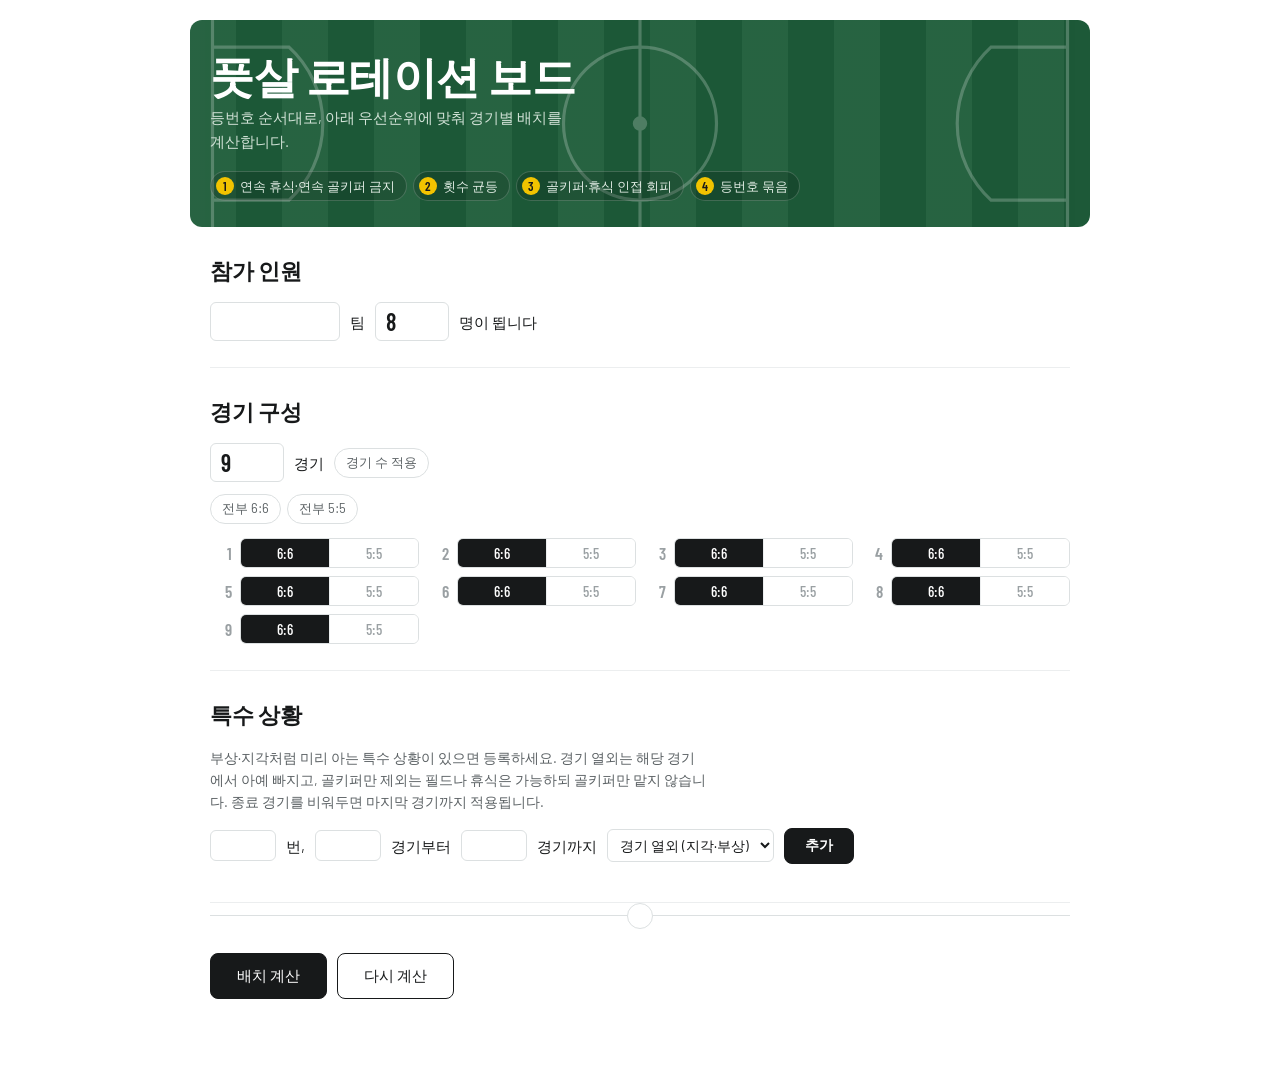
==== commit 104c94b5: "Add files via upload" ====
--- a/index.html
+++ b/index.html
@@ -78,6 +78,12 @@
     background: var(--paper);
   }
   input[type=number]:focus-visible { outline: 2px solid var(--ink); outline-offset: 1px; }
+  .team-input {
+    font-family: var(--num); font-size: 24px; font-weight: 600; width: 130px;
+    padding: 4px 10px; border: 1px solid var(--rule); border-radius: 6px; color: var(--ink);
+    background: var(--paper);
+  }
+  .team-input:focus-visible { outline: 2px solid var(--ink); outline-offset: 1px; }
 
   .presets { display: flex; gap: 6px; flex-wrap: wrap; margin-top: 12px; }
   .preset {
@@ -282,6 +288,8 @@
 <section class="setup">
   <h2>참가 인원</h2>
   <div class="field-row">
+    <input type="text" id="teamName" class="team-input">
+    <span>팀</span>
     <input type="number" id="numPlayers" value="8" min="2" max="30">
     <span>명이 뜁니다</span>
   </div>
@@ -329,7 +337,7 @@
 
 <div id="result">
   <section>
-    <h2>경기별 배치</h2>
+    <h2 id="scheduleTitle">경기별 배치</h2>
     <div id="schedule"></div>
     <button class="btn-copy" id="copyBtn" onclick="copyResultText()">텍스트로 복사</button>
     <p class="foot" id="copyHint">이 버튼을 누르면 위 배치를 텍스트로 복사해 단톡방 등에 바로 붙여넣을 수 있습니다.</p>
@@ -559,8 +567,9 @@
 }
 
 function buildShareText(n, games, rest, gk) {
+  const teamName = (document.getElementById('teamName').value || '').trim();
   const lines = [];
-  lines.push('풋살 로테이션 (' + games.length + '경기)');
+  lines.push((teamName ? teamName + '팀 ' : '') + '풋살 로테이션 (' + games.length + '경기)');
   lines.push('');
   games.forEach((g, i) => {
     const field = g.playing.filter(p => !g.gks.includes(p)).slice().sort((a, b) => a - b).map(x => x + 1).join(',');
@@ -689,6 +698,8 @@
 
 function render(res, ev, n) {
   const { games, rest, gk } = res;
+  const teamName = (document.getElementById('teamName').value || '').trim();
+  document.getElementById('scheduleTitle').textContent = teamName ? teamName + '팀 경기별 배치' : '경기별 배치';
 
   let h = '';
   games.forEach((g, i) => {
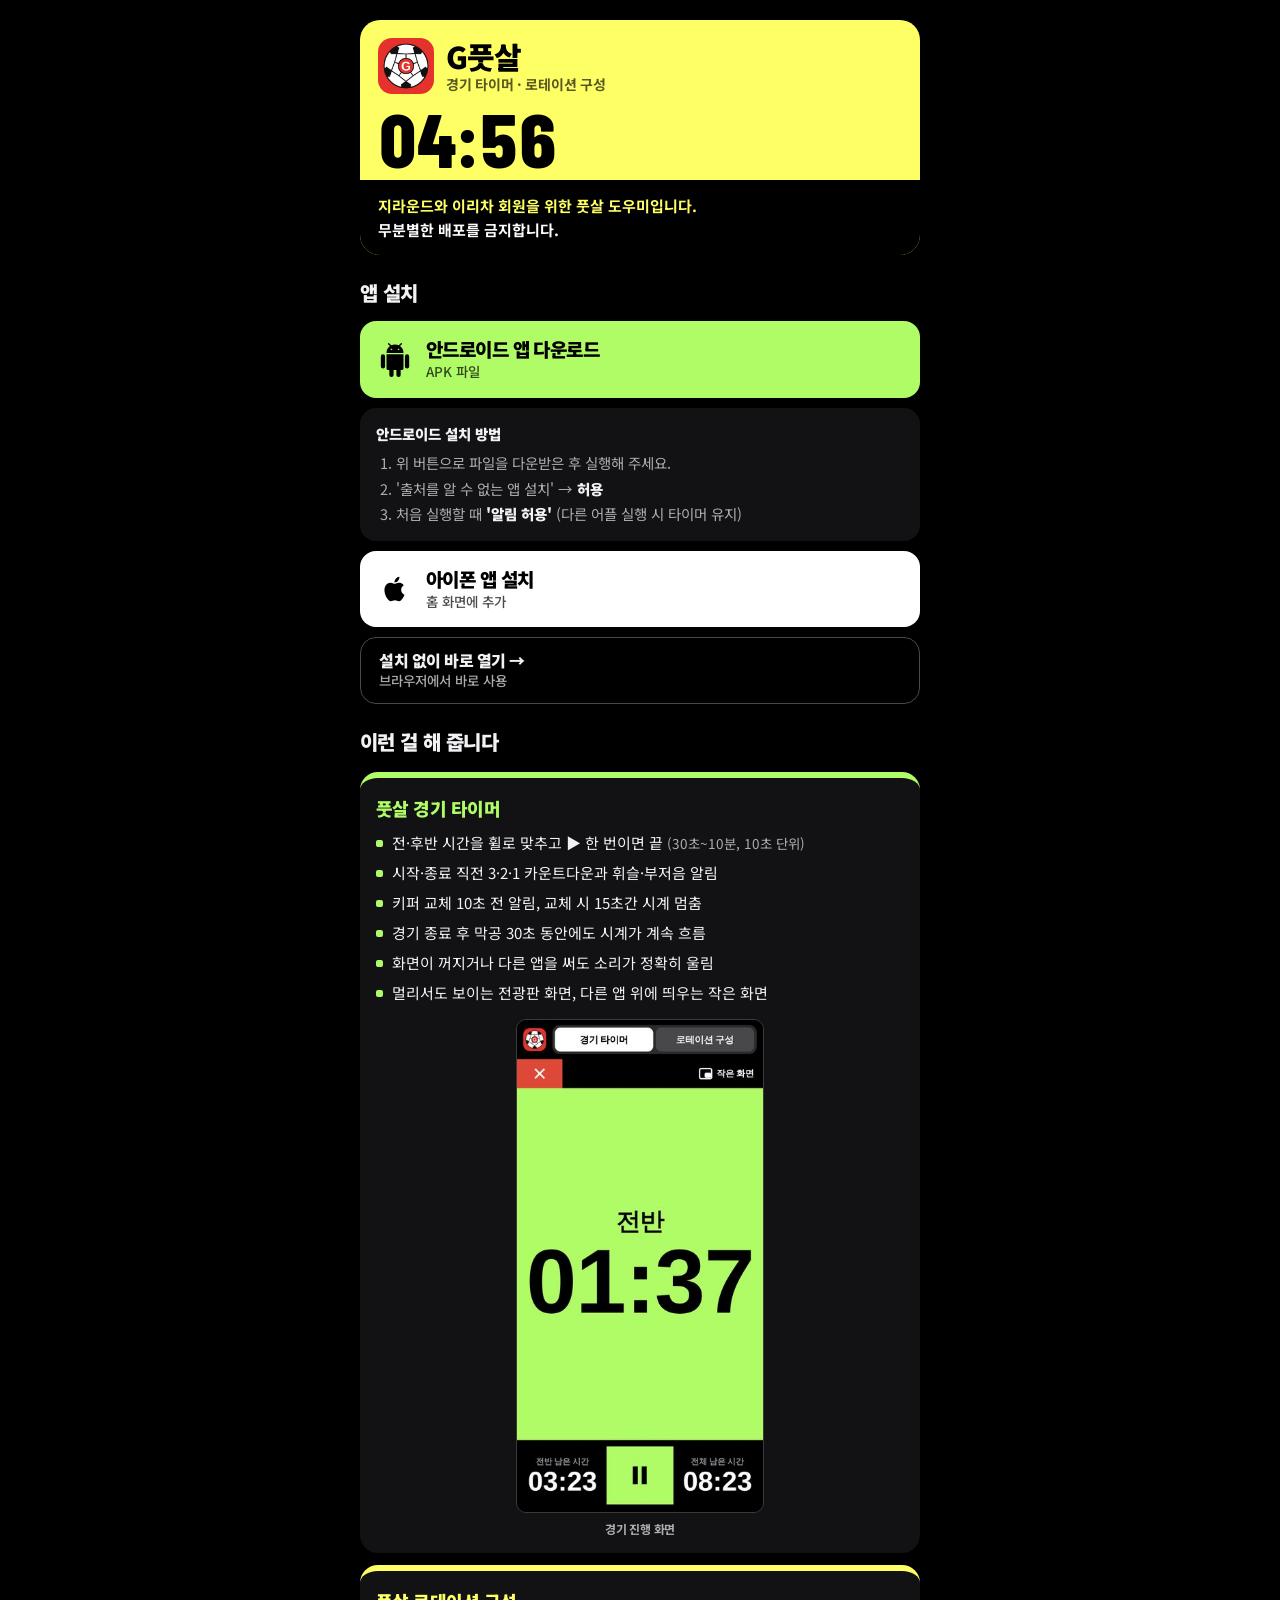
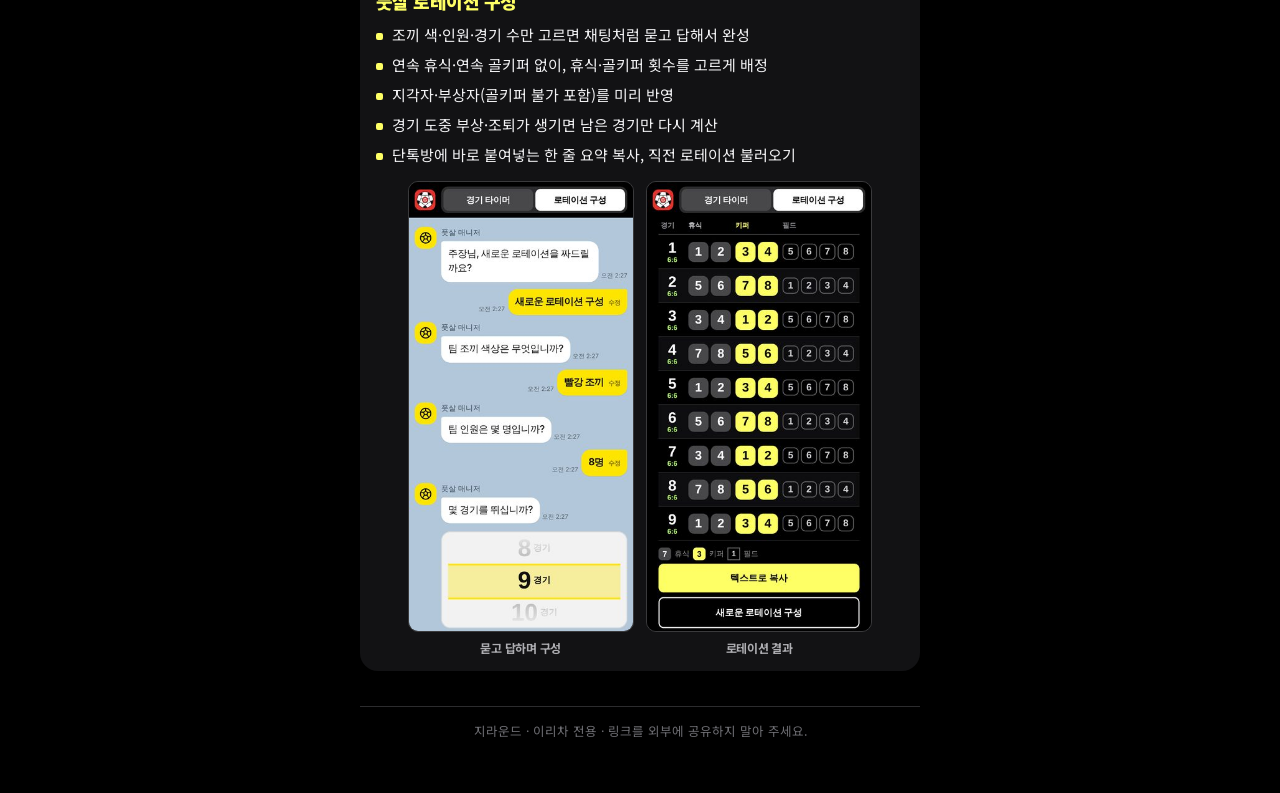
==== commit 48deabc1: "Add files via upload" ====
--- a/index.html
+++ b/index.html
@@ -2,773 +2,204 @@
 <html lang="ko">
 <head>
 <meta charset="utf-8">
-<meta name="viewport" content="width=device-width, initial-scale=1">
-<title>풋살 로테이션 보드</title>
+<meta name="viewport" content="width=device-width, initial-scale=1, viewport-fit=cover">
+<title>G풋살</title>
+<meta name="description" content="G풋살: 지라운드와 이리차 회원을 위한 풋살 경기 타이머·로테이션 도우미">
+<meta name="theme-color" content="#000000">
+<meta name="robots" content="noindex, nofollow">
+<link rel="icon" href="app/icon-192.png" type="image/png">
+<link rel="apple-touch-icon" href="app/apple-touch-icon.png">
 <link rel="preconnect" href="https://fonts.googleapis.com">
 <link rel="preconnect" href="https://fonts.gstatic.com" crossorigin>
-<link href="https://fonts.googleapis.com/css2?family=Barlow+Condensed:wght@500;600&family=Barlow:wght@400;500;600&display=swap" rel="stylesheet">
+<link href="https://fonts.googleapis.com/css2?family=Barlow+Condensed:wght@700;800&family=Noto+Sans+KR:wght@500;700;900&display=swap" rel="stylesheet">
 <style>
   :root {
-    --ink: #17191A;
-    --ink-soft: #5B6164;
-    --ink-faint: #9AA0A3;
-    --rule: #DCE0E1;
-    --rule-soft: #ECEEEF;
-    --paper: #FFFFFF;
-    --bench: #EFF1F2;
-    --keeper: #F2C300;
-    --keeper-ink: #4A3A00;
-    --keeper-soft: #FDF3CC;
-    --turf: #1E5C3A;
-    --turf-deep: #164A2E;
-    --court: #1B4D89;
-    --court-soft: #E8EFF7;
-    --good: #1E6F4F;
-    --bad: #B23A2F;
-    --num: "Barlow Condensed", "Malgun Gothic", sans-serif;
-    --body: "Barlow", -apple-system, BlinkMacSystemFont, "Malgun Gothic", sans-serif;
+    --bg: #000; --ink: #F2F2F4; --soft: #AEAEB2; --line: #2C2C2E; --card: #121214;
+    --yellow: #FEFF65; --lime: #B0FC66; --red: #DE4837; --kt: #FEE500;
+    --ko: "Noto Sans KR", -apple-system, BlinkMacSystemFont, "Apple SD Gothic Neo", "Malgun Gothic", sans-serif;
+    --num: "Barlow Condensed", "Noto Sans KR", sans-serif;
   }
   * { box-sizing: border-box; }
+  html { background: var(--bg); }
   body {
-    font-family: var(--body); color: var(--ink); background: var(--paper);
-    margin: 0; padding: 0 20px 80px; line-height: 1.6;
-    -webkit-font-smoothing: antialiased;
-  }
-  .wrap { max-width: 860px; margin: 0 auto; }
-
-  /* 중계 화면식 헤더 — 코트 라인을 배경으로 */
-  header {
-    position: relative; overflow: hidden; color: #fff;
-    background: var(--turf);
-    background-image: repeating-linear-gradient(
-      90deg, rgba(255,255,255,.045) 0 46px, rgba(0,0,0,.035) 46px 92px);
-    margin: 20px -20px 0; padding: 34px 20px 26px; border-radius: 12px;
-  }
-  header .court-bg { position: absolute; inset: 0; width: 100%; height: 100%; opacity: .22; }
-  header .inner { position: relative; }
-  header .eyebrow { display: flex; align-items: center; gap: 8px; font-size: 12px; letter-spacing: .06em; color: var(--keeper); margin-bottom: 8px; }
-  header .eyebrow .pill { width: 22px; height: 3px; background: var(--keeper); border-radius: 2px; }
-  h1 { font-family: var(--num); font-size: 44px; font-weight: 600; letter-spacing: -0.01em; margin: 0; line-height: .98; }
-  header p { margin: 8px 0 0; color: #D3E3D8; font-size: 15px; max-width: 46ch; }
-
-  .priority { display: flex; flex-wrap: wrap; gap: 6px; margin: 18px 0 0; padding: 0; list-style: none; font-size: 12.5px; }
-  .priority li {
-    display: flex; align-items: center; gap: 6px; color: #E3EEE6;
-    background: rgba(0,0,0,.16); border: 1px solid rgba(255,255,255,.18);
-    border-radius: 999px; padding: 4px 11px 4px 5px;
-  }
-  .priority b {
-    font-family: var(--num); font-size: 13px; font-weight: 600; color: var(--ink);
-    background: var(--keeper); border-radius: 50%; width: 18px; height: 18px;
-    display: inline-flex; align-items: center; justify-content: center;
-  }
-
-  section { padding: 26px 0; border-bottom: 1px solid var(--rule-soft); }
-
-  /* 하프라인 구분선 */
-  .halfway { display: flex; align-items: center; gap: 0; margin: 0; }
-  .halfway .ln { flex: 1; height: 1px; background: var(--rule); }
-  .halfway .circle { width: 26px; height: 26px; border: 1px solid var(--rule); border-radius: 50%; }
-  h2 { font-family: var(--num); font-size: 22px; font-weight: 600; margin: 0 0 14px; }
-
-  .field-row { display: flex; align-items: center; gap: 10px; font-size: 15px; flex-wrap: wrap; }
-  input[type=number] {
-    font-family: var(--num); font-size: 24px; font-weight: 600; width: 74px;
-    padding: 4px 10px; border: 1px solid var(--rule); border-radius: 6px; color: var(--ink);
-    background: var(--paper);
-  }
-  input[type=number]:focus-visible { outline: 2px solid var(--ink); outline-offset: 1px; }
-  .team-input {
-    font-family: var(--num); font-size: 24px; font-weight: 600; width: 130px;
-    padding: 4px 10px; border: 1px solid var(--rule); border-radius: 6px; color: var(--ink);
-    background: var(--paper);
-  }
-  .team-input:focus-visible { outline: 2px solid var(--ink); outline-offset: 1px; }
-
-  .presets { display: flex; gap: 6px; flex-wrap: wrap; margin-top: 12px; }
-  .preset {
-    font-family: var(--body); font-size: 13px; padding: 5px 11px; cursor: pointer;
-    background: var(--paper); border: 1px solid var(--rule); border-radius: 999px; color: var(--ink-soft);
-  }
-  .preset:hover { border-color: var(--ink); color: var(--ink); }
-
-  .games { display: grid; grid-template-columns: repeat(auto-fill, minmax(168px, 1fr)); gap: 8px; margin-top: 14px; }
-  .game-set { display: flex; align-items: center; gap: 8px; }
-  .game-set .gno { font-family: var(--num); font-size: 17px; font-weight: 600; width: 22px; color: var(--ink-faint); text-align: right; }
-  .seg { display: flex; border: 1px solid var(--rule); border-radius: 6px; overflow: hidden; flex: 1; }
-  .seg button {
-    flex: 1; font-family: var(--num); font-size: 15px; font-weight: 500; padding: 5px 0;
-    background: var(--paper); border: 0; border-right: 1px solid var(--rule-soft); cursor: pointer; color: var(--ink-faint);
-  }
-  .seg button:last-child { border-right: 0; }
-  .seg button[aria-pressed="true"] { background: var(--ink); color: #fff; }
-
-  .go { display: flex; gap: 10px; margin: 24px 0 0; }
-  .go button {
-    font-family: var(--body); font-size: 15px; font-weight: 500; padding: 12px 26px;
-    border-radius: 8px; cursor: pointer; border: 1px solid var(--ink);
-  }
-  .go .primary { background: var(--ink); color: #fff; }
-  .go .secondary { background: var(--paper); color: var(--ink); }
-
-  /* 등번호 유니폼 */
-  .jersey { display: inline-block; width: 44px; height: 44px; }
-  .jersey svg { display: block; width: 100%; height: 100%; }
-  .jersey path { stroke-width: 1.5; stroke-linejoin: round; }
-  .jersey text { font-family: var(--num); font-size: 17px; font-weight: 600; }
-  .jersey.on path { fill: var(--paper); stroke: var(--ink); }
-  .jersey.on text { fill: var(--ink); }
-  .jersey.keeper path { fill: var(--keeper); stroke: var(--keeper-ink); }
-  .jersey.keeper text { fill: var(--keeper-ink); }
-  .jersey.off path { fill: var(--bench); stroke: var(--rule); stroke-dasharray: 3.5 2.5; }
-  .jersey.off text { fill: var(--ink-faint); }
-  .jersey.excluded path { fill: #FBEAE8; stroke: var(--bad); }
-  .jersey.excluded text { fill: var(--bad); }
-  .discs { display: flex; flex-wrap: wrap; gap: 2px; }
-
-  /* 특수 상황 */
-  select.cs-select {
-    font-family: var(--body); font-size: 14px; padding: 6px 8px;
-    border: 1px solid var(--rule); border-radius: 6px; color: var(--ink); background: var(--paper);
-  }
-  input[type=number].cs-num { width: 66px; font-size: 16px; padding: 5px 8px; }
-  .btn-add {
-    font-family: var(--body); font-size: 14px; font-weight: 600; padding: 8px 20px;
-    border-radius: 8px; cursor: pointer; border: 1px solid var(--ink);
-    background: var(--ink); color: #fff;
-  }
-  .btn-add:hover { opacity: .88; }
-  .btn-lg {
-    font-family: var(--body); font-size: 15px; font-weight: 500; padding: 12px 26px;
-    border-radius: 8px; cursor: pointer; border: 1px solid var(--ink);
-    background: var(--ink); color: #fff; margin-top: 14px;
-  }
-  .btn-lg:hover { opacity: .9; }
-  .btn-copy {
-    display: block; width: 100%; font-family: var(--body); font-size: 16px; font-weight: 600;
-    padding: 14px 24px; border-radius: 9px; cursor: pointer; border: none;
-    background: var(--keeper); color: var(--keeper-ink);
-    box-shadow: 0 2px 0 rgba(0,0,0,.18); margin: 6px 0 8px;
-  }
-  .btn-copy:hover { filter: brightness(.97); }
-  .btn-copy.copied { background: var(--good); color: #fff; box-shadow: 0 2px 0 rgba(0,0,0,.12); }
-  .constraint-list { display: flex; flex-direction: column; gap: 6px; margin-top: 12px; }
-  .constraint-row {
-    display: flex; align-items: center; gap: 10px; font-size: 13px; color: var(--ink-soft);
-    background: var(--rule-soft); border-radius: 6px; padding: 7px 10px;
-  }
-  .constraint-row .tag { font-family: var(--num); font-weight: 600; color: var(--ink); flex: 0 0 auto; }
-  .constraint-row .rm { margin-left: auto; font-family: var(--body); font-size: 12px; border: 0; background: none; color: var(--bad); cursor: pointer; padding: 2px 4px; }
-
-  /* 경기 카드 */
-  .card { display: flex; gap: 18px; padding: 16px 0; border-bottom: 1px solid var(--rule-soft); }
-  .card:last-child { border-bottom: 0; }
-  .card .head { flex: 0 0 62px; }
-  .card .board {
-    background: var(--turf-deep); color: #fff; border-radius: 8px; padding: 7px 0 5px;
-    text-align: center; border-bottom: 3px solid var(--keeper);
-  }
-  .card .gnum { font-family: var(--num); font-size: 28px; font-weight: 600; line-height: 1; }
-  .card .glabel { font-size: 10.5px; color: #A8C4B2; letter-spacing: .06em; }
-  .card .court {
-    font-family: var(--num); font-size: 14px; font-weight: 600; color: var(--court);
-    background: var(--court-soft); border-radius: 5px; text-align: center;
-    margin-top: 5px; padding: 2px 0;
-  }
-  .zones { flex: 1; display: flex; flex-direction: column; gap: 10px; }
-  .zone { display: flex; gap: 12px; align-items: flex-start; }
-  .zone .zlabel {
-    flex: 0 0 74px; font-size: 13px; color: var(--ink-soft); padding-top: 12px;
-    display: flex; align-items: center; gap: 5px;
-  }
-  .zone .zlabel svg { width: 14px; height: 14px; flex: 0 0 14px; }
-  .zone.keep .zlabel { color: var(--keeper-ink); }
-  .zlabel .lbltxt { display: inline; }
-
-  /* 누적 */
-  .tally { display: flex; flex-direction: column; gap: 2px; }
-  .tally-row { display: flex; align-items: center; gap: 12px; padding: 7px 0; border-bottom: 1px solid var(--rule-soft); }
-  .tally-row:last-child { border-bottom: 0; }
-  .bars { display: flex; gap: 16px; font-size: 14px; color: var(--ink-soft); flex-wrap: wrap; }
-  .bars b { font-family: var(--num); font-size: 18px; font-weight: 600; color: var(--ink); margin-left: 4px; }
-  .bars .k b { color: var(--keeper-ink); }
-
-  /* 결과 */
-  .checks { display: flex; flex-direction: column; gap: 8px; }
-  .check { display: flex; gap: 10px; align-items: baseline; font-size: 14px; }
-  .check .mark { font-family: var(--num); font-size: 16px; font-weight: 600; flex: 0 0 auto; }
-  .check.pass .mark { color: var(--good); }
-  .check.fail .mark { color: var(--bad); }
-  .check .rank { font-family: var(--num); font-size: 15px; font-weight: 600; flex: 0 0 46px; color: var(--ink-faint); }
-  .check .txt { color: var(--ink-soft); }
-  .check.fail .txt { color: var(--bad); }
-  .foot { font-size: 13px; color: var(--ink-faint); margin: 16px 0 0; }
-
-  #result { display: none; }
-
-  details.fold { border-top: 1px solid var(--rule-soft); padding: 0; }
-  details.fold summary {
-    display: flex; align-items: center; gap: 8px; cursor: pointer;
-    padding: 18px 0; list-style: none; font-family: var(--num);
-    font-size: 22px; font-weight: 600; color: var(--ink);
-  }
-  details.fold summary::-webkit-details-marker { display: none; }
-  details.fold summary .chev {
-    font-family: var(--body); font-size: 13px; color: var(--ink-faint);
-    transition: transform .18s ease; display: inline-block;
-  }
-  details.fold[open] summary .chev { transform: rotate(180deg); }
-  details.fold summary .hint {
-    font-family: var(--body); font-size: 13px; font-weight: 400;
-    color: var(--ink-faint); margin-left: auto; text-align: right;
-  }
-  details.fold summary:focus-visible { outline: 2px solid var(--ink); outline-offset: 2px; }
-  .fold-body { padding: 0 0 22px; }
-  .fold-lead { font-size: 14px; color: var(--ink-soft); margin: 0 0 14px; max-width: 62ch; }
-
-  @media (max-width: 560px) {
-    h1 { font-size: 32px; }
-
-    /* 경기 카드를 한 줄로 압축 */
-    .card { flex-direction: column; gap: 6px; padding: 10px 0; }
-    .card .head {
-      flex: 0 0 auto; display: flex; flex-direction: row; align-items: center; gap: 8px;
-    }
-    .card .board {
-      display: flex; align-items: baseline; gap: 5px; padding: 3px 9px;
-      border-radius: 6px; border-bottom: 2px solid var(--keeper);
-    }
-    .card .gnum { font-size: 17px; }
-    .card .glabel { display: none; }
-    .card .court { margin-top: 0; padding: 2px 8px; display: inline-block; }
-    .zones { gap: 5px; }
-    .zone {
-      flex-direction: row; align-items: center; gap: 6px; flex-wrap: wrap;
-    }
-    .zone .zlabel {
-      flex: 0 0 auto; padding-top: 0; gap: 3px; font-size: 0;
-    }
-    .zlabel .lbltxt { display: none; }
-    .zone .zlabel svg { width: 15px; height: 15px; flex: 0 0 15px; }
-    .jersey { width: 27px; height: 27px; }
-    .discs { gap: 1px; }
-  }
-  @media print {
-    .go, .presets, section.setup { display: none; }
-    body { padding: 0; }
-  }
+    word-break: keep-all;
+    margin: 0; background: var(--bg); color: var(--ink); font-family: var(--ko); line-height: 1.6; -webkit-font-smoothing: antialiased;
+    padding: calc(env(safe-area-inset-top, 0px) + 20px) max(18px, env(safe-area-inset-right, 0px)) calc(env(safe-area-inset-bottom, 0px) + 40px) max(18px, env(safe-area-inset-left, 0px));
+  }
+  .wrap { max-width: 560px; margin: 0 auto; display: flex; flex-direction: column; gap: 22px; }
+
+  /* 전광판 느낌의 머리말 */
+  .board { border-radius: 20px; overflow: hidden; background: var(--yellow); color: #000; }
+  .board .top { display: flex; align-items: center; gap: 12px; padding: 18px 18px 10px; }
+  .board img { width: 56px; height: 56px; border-radius: 14px; flex: 0 0 auto; }
+  .board h1 { margin: 0; font-size: 30px; font-weight: 900; letter-spacing: -0.04em; line-height: 1.1; }
+  .board h1 small { display: block; font-size: 14px; font-weight: 700; letter-spacing: -0.02em; opacity: .65; margin-top: 4px; }
+  .board .clock { font-family: var(--num); font-weight: 800; font-size: 76px; line-height: .9; letter-spacing: -0.01em; padding: 0 18px 8px; font-variant-numeric: tabular-nums; }
+  .notice { margin: 0; background: #000; color: var(--yellow); padding: 14px 18px; font-size: 15px; font-weight: 700; line-height: 1.55; word-break: keep-all; }
+  .notice b { color: #fff; }
+
+  /* 설치 */
+  .install { display: flex; flex-direction: column; gap: 10px; }
+  .install h2, .about h2 { margin: 0 0 2px; font-size: 20px; font-weight: 900; letter-spacing: -0.03em; }
+  .btn {
+    display: flex; align-items: center; gap: 14px; width: 100%; padding: 16px 18px; border-radius: 16px; border: 0;
+    text-decoration: none; color: #000; font-family: var(--ko); cursor: pointer; text-align: left;
+  }
+  .btn svg { width: 34px; height: 34px; flex: 0 0 auto; }
+  .btn b { display: block; font-size: 19px; font-weight: 900; letter-spacing: -0.03em; line-height: 1.25; }
+  .btn span { display: block; font-size: 13.5px; font-weight: 500; opacity: .7; }
+  .btn.android { background: var(--lime); }
+  .btn.apple { background: #fff; }
+  .btn.mine { box-shadow: 0 0 0 3px var(--yellow); }
+  .btn:focus-visible { outline: 3px solid var(--yellow); outline-offset: 3px; }
+  .btn.web { background: transparent; color: var(--ink); border: 1.5px solid #48484A; padding: 12px 18px; }
+  .btn.web b { font-size: 16px; }
+
+  .steps { background: var(--card); border-radius: 16px; padding: 14px 16px; font-size: 14.5px; color: var(--soft); }
+  .steps strong { color: var(--ink); font-weight: 900; }
+  .steps ol { margin: 6px 0 0; padding-left: 20px; } .steps li { margin: 2px 0; }
+  .steps[hidden] { display: none; }
+  .kakao { background: #2A2600; color: var(--kt); border-radius: 14px; padding: 12px 14px; font-size: 14px; font-weight: 700; }
+  .kakao a { color: #000; background: var(--kt); border-radius: 10px; padding: 6px 12px; display: inline-block; margin-top: 8px; text-decoration: none; font-weight: 900; }
+  .kakao[hidden] { display: none; }
+
+  /* 기능 설명 */
+  .about { display: flex; flex-direction: column; gap: 12px; }
+  .feat { background: var(--card); border-radius: 18px; padding: 16px 16px 14px; border-top: 6px solid var(--c); }
+  .feat h3 { margin: 0 0 8px; font-size: 18px; font-weight: 900; letter-spacing: -0.03em; color: var(--c); }
+  .feat ul { margin: 0; padding: 0; list-style: none; display: flex; flex-direction: column; gap: 6px; }
+  .feat li { font-size: 15px; color: var(--ink); padding-left: 16px; position: relative; }
+  .feat li::before { content: ""; position: absolute; left: 0; top: .62em; width: 7px; height: 7px; border-radius: 2px; background: var(--c); }
+  .feat li em { font-style: normal; color: var(--soft); font-size: 13.5px; }
+  .shots { display: grid; gap: 8px; margin-top: 14px; }
+  .shots.one { grid-template-columns: 1fr; justify-items: center; }
+  .shots.one figure { width: 47%; }
+  .shots.two { grid-template-columns: repeat(2, 1fr); gap: 12px; padding: 0 6%; }
+  .shots figure { margin: 0; display: flex; flex-direction: column; gap: 6px; align-items: center; min-width: 0; }
+  .shots img { width: 100%; height: auto; border-radius: 10px; border: 1.5px solid #3A3A3C; display: block; background: #1C1C1E; }
+  .shots figcaption { font-size: 12px; font-weight: 700; color: var(--soft); text-align: center; letter-spacing: -0.02em; }
+  .foot { font-size: 12.5px; color: #6E6E73; text-align: center; border-top: 1px solid var(--line); padding-top: 14px; }
 </style>
 </head>
 <body>
-<div class="wrap">
-
-<header>
-  <svg class="court-bg" viewBox="0 0 400 180" preserveAspectRatio="xMidYMid slice" aria-hidden="true">
-    <g fill="none" stroke="#fff" stroke-width="1.4">
-      <rect x="10" y="10" width="380" height="160" rx="2"/>
-      <line x1="200" y1="10" x2="200" y2="170"/>
-      <circle cx="200" cy="90" r="34"/>
-      <circle cx="200" cy="90" r="2.5" fill="#fff"/>
-      <path d="M10 56 h34 a46 46 0 0 1 0 68 h-34"/>
-      <path d="M390 56 h-34 a46 46 0 0 0 0 68 h34"/>
-    </g>
-  </svg>
-  <div class="inner">
-    <h1>풋살 로테이션 보드</h1>
-    <p>등번호 순서대로, 아래 우선순위에 맞춰 경기별 배치를 계산합니다.</p>
-    <ul class="priority">
-      <li><b>1</b> 연속 휴식·연속 골키퍼 금지</li>
-      <li><b>2</b> 횟수 균등</li>
-      <li><b>3</b> 골키퍼·휴식 인접 회피</li>
-      <li><b>4</b> 등번호 묶음</li>
-    </ul>
+<main class="wrap">
+
+  <section class="board" aria-labelledby="title">
+    <div class="top">
+      <img src="app/icon-192.png" alt="">
+      <h1 id="title">G풋살<small>경기 타이머 · 로테이션 구성</small></h1>
+    </div>
+    <div class="clock" aria-hidden="true">05:00</div>
+    <p class="notice">지라운드와 이리차 회원을 위한 풋살 도우미입니다.<br><b>무분별한 배포를 금지합니다.</b></p>
+  </section>
+
+  <div class="kakao" id="kakao" hidden>
+    카카오톡 안에서는 설치가 되지 않습니다. 아래 버튼으로 휴대폰 기본 브라우저에서 열어 주세요.<br>
+    <a id="kakaoOpen" href="#">브라우저로 열기</a>
   </div>
-</header>
-
-<section class="setup">
-  <h2>참가 인원</h2>
-  <div class="field-row">
-    <input type="text" id="teamName" class="team-input">
-    <span>팀</span>
-    <input type="number" id="numPlayers" value="8" min="2" max="30">
-    <span>명이 뜁니다</span>
-  </div>
-</section>
-
-<section class="setup">
-  <h2>경기 구성</h2>
-  <div class="field-row">
-    <input type="number" id="numGames" value="9" min="1" max="20">
-    <span>경기</span>
-    <button class="preset" onclick="renderGames()">경기 수 적용</button>
-  </div>
-  <div class="presets">
-    <button class="preset" onclick="setAll(6)">전부 6:6</button>
-    <button class="preset" onclick="setAll(5)">전부 5:5</button>
-  </div>
-  <div class="games" id="gameList"></div>
-</section>
-
-<section class="setup">
-  <h2>특수 상황</h2>
-  <p class="fold-lead">부상·지각처럼 미리 아는 특수 상황이 있으면 등록하세요. 경기 열외는 해당 경기에서 아예 빠지고, 골키퍼만 제외는 필드나 휴식은 가능하되 골키퍼만 맡지 않습니다. 종료 경기를 비워두면 마지막 경기까지 적용됩니다.</p>
-  <div class="field-row">
-    <input type="number" id="csPlayer" class="cs-num" min="1">
-    <span>번,</span>
-    <input type="number" id="csFrom" class="cs-num" min="1">
-    <span>경기부터</span>
-    <input type="number" id="csTo" class="cs-num" min="1">
-    <span>경기까지</span>
-    <select id="csType" class="cs-select">
-      <option value="exclude">경기 열외 (지각·부상)</option>
-      <option value="noKeeper">골키퍼만 제외</option>
-    </select>
-    <button class="btn-add" onclick="addConstraint(1)">추가</button>
-  </div>
-  <div class="constraint-list constraintListView" id="constraintList"></div>
-</section>
-
-<div class="halfway"><span class="ln"></span><span class="circle"></span><span class="ln"></span></div>
-
-<div class="go">
-  <button class="primary" onclick="run()">배치 계산</button>
-  <button class="secondary" onclick="run()">다시 계산</button>
-</div>
-
-<div id="result">
-  <section>
-    <h2 id="scheduleTitle">경기별 배치</h2>
-    <div id="schedule"></div>
-    <button class="btn-copy" id="copyBtn" onclick="copyResultText()">텍스트로 복사</button>
-    <p class="foot" id="copyHint">이 버튼을 누르면 위 배치를 텍스트로 복사해 단톡방 등에 바로 붙여넣을 수 있습니다.</p>
+
+  <section class="install" aria-labelledby="installTitle">
+    <h2 id="installTitle">앱 설치</h2>
+
+    <a class="btn android" id="btnAndroid" href="https://github.com/walkerkein/futsal/releases/latest/download/futsal-helper.apk">
+      <svg viewBox="0 0 24 24" fill="currentColor" aria-hidden="true"><path d="M6 18c0 .55.45 1 1 1h1v3.5a1.5 1.5 0 0 0 3 0V19h2v3.5a1.5 1.5 0 0 0 3 0V19h1c.55 0 1-.45 1-1V8H6v10zM3.5 8A1.5 1.5 0 0 0 2 9.5v7a1.5 1.5 0 0 0 3 0v-7A1.5 1.5 0 0 0 3.5 8zm17 0A1.5 1.5 0 0 0 19 9.5v7a1.5 1.5 0 0 0 3 0v-7A1.5 1.5 0 0 0 20.5 8zM15.53 2.16l1.3-1.3a.5.5 0 0 0-.7-.71l-1.48 1.48A5.96 5.96 0 0 0 12 1c-.96 0-1.86.23-2.66.63L7.85.15a.5.5 0 0 0-.7.7l1.31 1.31A5.98 5.98 0 0 0 6 7h12a5.98 5.98 0 0 0-2.47-4.84zM10 5H9V4h1v1zm5 0h-1V4h1v1z"/></svg>
+      <div><b>안드로이드 앱 다운로드</b><span>APK 파일</span></div>
+    </a>
+    <div class="steps" id="stepsAndroid">
+      <strong>안드로이드 설치 방법</strong>
+      <ol>
+        <li>위 버튼으로 파일을 다운받은 후 실행해 주세요.</li>
+        <li>'출처를 알 수 없는 앱 설치' → <strong>허용</strong></li>
+        <li>처음 실행할 때 <strong>'알림 허용'</strong> (다른 어플 실행 시 타이머 유지)</li>
+      </ol>
+    </div>
+
+    <button class="btn apple" id="btnApple" type="button" aria-expanded="false" aria-controls="stepsApple">
+      <svg viewBox="0 0 24 24" fill="currentColor" aria-hidden="true"><path d="M16.37 12.6c-.02-2.2 1.8-3.26 1.88-3.31-1.03-1.5-2.62-1.7-3.18-1.73-1.35-.14-2.64.8-3.33.8-.69 0-1.74-.78-2.86-.76-1.47.02-2.83.86-3.59 2.17-1.53 2.66-.39 6.6 1.1 8.75.73 1.05 1.6 2.24 2.73 2.2 1.1-.04 1.51-.71 2.84-.71 1.32 0 1.7.71 2.86.69 1.18-.02 1.93-1.07 2.65-2.13.83-1.22 1.18-2.4 1.2-2.47-.03-.01-2.3-.88-2.32-3.5zM14.2 6.13c.6-.73 1.01-1.75.9-2.76-.87.04-1.92.58-2.54 1.31-.56.65-1.05 1.68-.92 2.67.97.08 1.96-.49 2.56-1.22z"/></svg>
+      <div><b>아이폰 앱 설치</b><span>홈 화면에 추가</span></div>
+    </button>
+    <div class="steps" id="stepsApple" hidden>
+      <strong>아이폰 설치 방법 (Safari에서)</strong>
+      <ol>
+        <li>아래 <strong>설치 없이 바로 열기</strong>를 눌러 앱을 엽니다.</li>
+        <li>화면 아래 <strong>공유 버튼</strong>(네모에서 위로 화살표)을 누릅니다.</li>
+        <li><strong>홈 화면에 추가</strong> → <strong>추가</strong>를 누르면 앱처럼 설치됩니다.</li>
+      </ol>
+    </div>
+
+    <a class="btn web" href="app/">
+      <div><b>설치 없이 바로 열기 →</b><span>브라우저에서 바로 사용</span></div>
+    </a>
   </section>
-  <details class="fold" id="midSection" style="display:none">
-    <summary>경기 도중 변동 <span class="chev">▾</span></summary>
-    <div class="fold-body">
-      <p class="fold-lead">부상·지각 등 새로 생긴 사정을 먼저 등록한 뒤, 완료된 경기 수를 입력하고 재계산하세요. 이미 끝난 경기는 그대로 유지됩니다. 종료 경기를 비워두면 마지막 경기까지 적용됩니다.</p>
-      <div class="field-row">
-        <input type="number" id="csPlayer2" class="cs-num" min="1">
-        <span>번,</span>
-        <input type="number" id="csFrom2" class="cs-num" min="1">
-        <span>경기부터</span>
-        <input type="number" id="csTo2" class="cs-num" min="1">
-        <span>경기까지</span>
-        <select id="csType2" class="cs-select">
-          <option value="exclude">경기 열외 (지각·부상)</option>
-          <option value="noKeeper">골키퍼만 제외</option>
-        </select>
-        <button class="btn-add" onclick="addConstraint(2)">추가</button>
+
+  <section class="about" aria-labelledby="aboutTitle">
+    <h2 id="aboutTitle">이런 걸 해 줍니다</h2>
+
+    <article class="feat" style="--c: var(--lime)">
+      <h3>풋살 경기 타이머</h3>
+      <ul>
+        <li>전·후반 시간을 휠로 맞추고 ▶ 한 번이면 끝 <em>(30초~10분, 10초 단위)</em></li>
+        <li>시작·종료 직전 3·2·1 카운트다운과 휘슬·부저음 알림</li>
+        <li>키퍼 교체 10초 전 알림, 교체 시 15초간 시계 멈춤</li>
+        <li>경기 종료 후 막공 30초 동안에도 시계가 계속 흐름</li>
+        <li>화면이 꺼지거나 다른 앱을 써도 소리가 정확히 울림</li>
+        <li>멀리서도 보이는 전광판 화면, 다른 앱 위에 띄우는 작은 화면</li>
+      </ul>
+      <div class="shots one">
+        <figure><img src="img/play.jpg" alt="경기 중 화면: 연두색 바탕에 전반 01:37, 아래에 전반·전체 남은 시간" loading="lazy" width="360" height="720"><figcaption>경기 진행 화면</figcaption></figure>
       </div>
-      <div class="constraint-list constraintListView" id="constraintList2"></div>
-      <div class="field-row" style="margin-top:14px">
-        <span>완료된 경기</span>
-        <input type="number" id="lockedCount" class="cs-num" min="0">
-        <span>경기까지 확정</span>
+    </article>
+
+    <article class="feat" style="--c: var(--yellow)">
+      <h3>풋살 로테이션 구성</h3>
+      <ul>
+        <li>조끼 색·인원·경기 수만 고르면 채팅처럼 묻고 답해서 완성</li>
+        <li>연속 휴식·연속 골키퍼 없이, 휴식·골키퍼 횟수를 고르게 배정</li>
+        <li>지각자·부상자(골키퍼 불가 포함)를 미리 반영</li>
+        <li>경기 도중 부상·조퇴가 생기면 남은 경기만 다시 계산</li>
+        <li>단톡방에 바로 붙여넣는 한 줄 요약 복사, 직전 로테이션 불러오기</li>
+      </ul>
+      <div class="shots two">
+        <figure><img src="img/chat.jpg" alt="카카오톡처럼 묻고 답하는 구성 화면" loading="lazy" width="360" height="720"><figcaption>묻고 답하며 구성</figcaption></figure>
+        <figure><img src="img/result.jpg" alt="경기별 휴식·키퍼·필드 결과 화면" loading="lazy" width="360" height="720"><figcaption>로테이션 결과</figcaption></figure>
       </div>
-      <button class="btn-lg" onclick="runContinue()">이후부터 다시 계산</button>
-    </div>
-  </details>
-  <details class="fold">
-    <summary>번호별 누적 <span class="chev">▾</span><span class="hint" id="summaryHint"></span></summary>
-    <div class="fold-body">
-      <p class="fold-lead">각 번호가 9경기 동안 몇 번 뛰고, 몇 번 골키퍼를 맡고, 몇 번 쉬는지 보여줍니다. 출전 횟수는 전체 경기에서 휴식을 뺀 값이고, 골키퍼도 출전에 포함됩니다.</p>
-      <div class="tally" id="summary"></div>
-    </div>
-  </details>
-  <details class="fold" style="border-bottom:0">
-    <summary>우선순위 충족 <span class="chev">▾</span><span class="hint" id="qualityHint"></span></summary>
-    <div class="fold-body">
-      <p class="fold-lead">배치를 계산할 때 적용한 네 가지 조건이 실제로 지켜졌는지 확인합니다. 위 조건이 아래 조건보다 항상 우선하며, 상위 조건을 지키기 위해 하위 조건은 일부 포기할 수 있습니다.</p>
-      <div class="checks" id="quality"></div>
-    </div>
-  </details>
-</div>
-
-</div>
+    </article>
+  </section>
+
+  <p class="foot">지라운드 · 이리차 전용 · 링크를 외부에 공유하지 말아 주세요.</p>
+</main>
+
 <script>
-function playerLabel(i) { return (i + 1); }
-
-function renderGames() {
-  const n = parseInt(document.getElementById('numGames').value) || 9;
-  const list = document.getElementById('gameList');
-  const prev = [...list.querySelectorAll('.seg')].map(s => s.dataset.value);
-  list.innerHTML = '';
-  for (let i = 0; i < n; i++) {
-    const def = prev[i] || '6';
-    const div = document.createElement('div');
-    div.className = 'game-set';
-    div.innerHTML = '<span class="gno">' + (i + 1) + '</span>' +
-      '<div class="seg" data-value="' + def + '">' +
-      [6, 5].map(v =>
-        '<button type="button" aria-pressed="' + (def == v ? 'true' : 'false') +
-        '" onclick="pick(this,' + v + ')">' + v + ':' + v + '</button>').join('') +
-      '</div>';
-    list.appendChild(div);
-  }
-}
-
-function pick(btn, v) {
-  const seg = btn.parentElement;
-  seg.dataset.value = String(v);
-  [...seg.children].forEach(b => b.setAttribute('aria-pressed', b === btn ? 'true' : 'false'));
-}
-
-function setAll(v) {
-  document.querySelectorAll('#gameList .seg').forEach(seg => {
-    seg.dataset.value = String(v);
-    [...seg.children].forEach(b => b.setAttribute('aria-pressed', b.textContent === v + ':' + v ? 'true' : 'false'));
-  });
-}
-
-function adjacencyPairs(group, n) {
-  const s = new Set(group);
-  let pairs = 0;
-  group.forEach(i => { if (s.has((i + 1) % n)) pairs++; });
-  return group.length === n ? pairs - 1 : pairs;
-}
-
-function allIdx(n) { const a = []; for (let i = 0; i < n; i++) a.push(i); return a; }
-
-// constraints: [{player(0-idx), from, to, mode:'exclude'|'noKeeper'}]
-// prefix: 이미 확정된 게임들 (경기 도중 변동에서 재사용)
-function buildOnce(n, types, jitter, constraints, prefix) {
-  constraints = constraints || [];
-  prefix = prefix || [];
-  const rest = new Array(n).fill(0);
-  const gk = new Array(n).fill(0);
-  const eligible = new Array(n).fill(0);
-  let prevRest = new Set(), prevGk = new Set();
-  const games = [];
-
-  prefix.forEach(g => {
-    g.resting.forEach(i => rest[i]++);
-    g.gks.forEach(i => gk[i]++);
-    (g.available || allIdx(n)).forEach(i => eligible[i]++);
-    games.push(g);
-    prevRest = new Set(g.resting);
-    prevGk = new Set(g.gks);
-  });
-
-  for (let gi = prefix.length; gi < types.length; gi++) {
-    const gameNo = gi + 1;
-    const playCountBase = types[gi];
-    const excludedFull = new Set(
-      constraints.filter(c => c.mode === 'exclude' && gameNo >= c.from && gameNo <= c.to).map(c => c.player));
-    const excludedGk = new Set(
-      constraints.filter(c => c.mode === 'noKeeper' && gameNo >= c.from && gameNo <= c.to).map(c => c.player));
-
-    const available = [];
-    for (let i = 0; i < n; i++) if (!excludedFull.has(i)) available.push(i);
-    const avail = available.length;
-    const playCount = Math.min(playCountBase, avail);
-    const restCount = Math.max(0, avail - playCount);
-    const gkCount = Math.min(2, playCount);
-
-    const resting = [];
-    for (let k = 0; k < restCount; k++) {
-      let bestI = -1, bestS = Infinity;
-      const remainSlots = restCount - resting.length;
-      const remainCand = available.filter(x => !resting.includes(x));
-      const nonPrevCount = remainCand.filter(x => !prevRest.has(x)).length;
-      for (const i of remainCand) {
-        if (prevRest.has(i) && nonPrevCount >= remainSlots) continue;
-        const adj = resting.some(r => (r + 1) % n === i || (i + 1) % n === r) ? 1 : 0;
-        const ratio = eligible[i] ? rest[i] / eligible[i] : 0;
-        const s = ratio * 10000 + (prevGk.has(i) ? 400 : 0) - adj * 60 + Math.random() * jitter;
-        if (s < bestS) { bestS = s; bestI = i; }
-      }
-      if (bestI >= 0) resting.push(bestI);
-    }
-
-    const playing = available.filter(i => !resting.includes(i));
-
-    const gks = [];
-    const gkCandBase = playing.filter(i => !excludedGk.has(i));
-    const gkNoRepeat = gkCandBase.filter(i => !prevGk.has(i));
-    const gkPool = gkNoRepeat.length >= gkCount ? gkNoRepeat : (gkCandBase.length >= gkCount ? gkCandBase : playing);
-    for (let k = 0; k < gkCount; k++) {
-      let bestI = -1, bestS = Infinity;
-      for (const i of gkPool) {
-        if (gks.includes(i)) continue;
-        const adj = gks.some(g2 => (g2 + 1) % n === i || (i + 1) % n === g2) ? 1 : 0;
-        const ratio = eligible[i] ? gk[i] / eligible[i] : 0;
-        const s = ratio * 10000 + (prevRest.has(i) ? 400 : 0) - adj * 60 + Math.random() * jitter;
-        if (s < bestS) { bestS = s; bestI = i; }
-      }
-      if (bestI >= 0) gks.push(bestI);
-    }
-
-    resting.forEach(i => rest[i]++);
-    gks.forEach(i => gk[i]++);
-    available.forEach(i => eligible[i]++);
-    games.push({ playCount, resting, playing, gks, available, excluded: [...excludedFull] });
-    prevRest = new Set(resting);
-    prevGk = new Set(gks);
-  }
-  return { games, rest, gk, eligible };
-}
-
-var CONSTRAINTS = [];
-var CID = 1;
-var LAST = null;
-
-function addConstraint(formNo) {
-  const suffix = formNo === 2 ? '2' : '';
-  const player = parseInt(document.getElementById('csPlayer' + suffix).value);
-  const totalGames = parseInt(document.getElementById('numGames').value) || (LAST ? LAST.types.length : 9);
-  let from = parseInt(document.getElementById('csFrom' + suffix).value);
-  let to = parseInt(document.getElementById('csTo' + suffix).value);
-  const mode = document.getElementById('csType' + suffix).value;
-  if (!player || player < 1) { alert('선수 번호를 입력해 주세요.'); return; }
-  if (!from || from < 1) from = 1;
-  if (!to || to < 1) to = totalGames;
-  if (to < from) { alert('종료 경기가 시작 경기보다 빠를 수 없습니다.'); return; }
-  CONSTRAINTS.push({ id: CID++, player: player - 1, from, to, mode });
-  document.getElementById('csPlayer' + suffix).value = '';
-  document.getElementById('csFrom' + suffix).value = '';
-  document.getElementById('csTo' + suffix).value = '';
-  renderConstraints();
-}
-
-function removeConstraint(id) {
-  CONSTRAINTS = CONSTRAINTS.filter(c => c.id !== id);
-  renderConstraints();
-}
-
-function renderConstraints() {
-  const html = CONSTRAINTS.map(c =>
-    '<div class="constraint-row"><span class="tag">' + (c.player + 1) + '번</span>' +
-    '<span>' + c.from + '~' + c.to + '경기 · ' + (c.mode === 'exclude' ? '경기 열외' : '골키퍼 제외') + '</span>' +
-    '<button type="button" class="rm" onclick="removeConstraint(' + c.id + ')">삭제</button></div>'
-  ).join('');
-  document.querySelectorAll('.constraintListView').forEach(box => box.innerHTML = html);
-}
-
-function evaluate(res, n) {
-  const { games, rest, gk } = res;
-  const dev = arr => {
-    const m = arr.reduce((s, v) => s + v, 0) / arr.length;
-    return arr.reduce((s, v) => s + (v - m) * (v - m), 0);
-  };
-  let backToBack = 0, backToBackGk = 0, adjacentDuty = 0, clusters = 0;
-  for (let g = 0; g < games.length; g++) {
-    clusters += adjacencyPairs(games[g].resting, n) + adjacencyPairs(games[g].gks, n);
-    if (g === 0) continue;
-    const pR = new Set(games[g - 1].resting);
-    const pG = new Set(games[g - 1].gks);
-    games[g].resting.forEach(i => { if (pR.has(i)) backToBack++; });
-    games[g].gks.forEach(i => { if (pG.has(i)) backToBackGk++; });
-    games[g].gks.forEach(i => { if (pR.has(i)) adjacentDuty++; });
-    games[g].resting.forEach(i => { if (pG.has(i)) adjacentDuty++; });
-  }
-  const imbalance = dev(rest) + dev(gk);
-  const score = (backToBack + backToBackGk) * 1e7 + imbalance * 1e4 + adjacentDuty * 1e2 - clusters;
-  return { score, backToBack, backToBackGk, adjacentDuty, clusters, imbalance };
-}
-
-function buildShareText(n, games, rest, gk) {
-  const teamName = (document.getElementById('teamName').value || '').trim();
-  const lines = [];
-  lines.push((teamName ? teamName + '팀 ' : '') + '풋살 로테이션 (' + games.length + '경기)');
-  lines.push('');
-  games.forEach((g, i) => {
-    const field = g.playing.filter(p => !g.gks.includes(p)).slice().sort((a, b) => a - b).map(x => x + 1).join(',');
-    const gks = g.gks.slice().sort((a, b) => a - b).map(x => x + 1).join(',') || '-';
-    const resting = g.resting.slice().sort((a, b) => a - b).map(x => x + 1).join(',') || '없음';
-    const excluded = (g.excluded || []).slice().sort((a, b) => a - b).map(x => x + 1).join(',');
-    let line = (i + 1) + '경기 ' + g.playCount + ':' + g.playCount +
-      ' | 필드 ' + (field || '-') + ' | GK ' + gks + ' | 휴식 ' + resting;
-    if (excluded) line += ' | 제외 ' + excluded;
-    lines.push(line);
-  });
-  lines.push('');
-  lines.push('[번호별 누적]');
-  for (let i = 0; i < n; i++) {
-    const missed = games.filter(g => (g.excluded || []).includes(i)).length;
-    const played = games.length - rest[i] - missed;
-    let line = (i + 1) + '번 출전' + played + ' · GK' + gk[i] + ' · 휴식' + rest[i];
-    if (missed) line += ' · 결석' + missed;
-    lines.push(line);
-  }
-  return lines.join('\n');
-}
-
-function fallbackCopy(text, cb) {
-  const ta = document.createElement('textarea');
-  ta.value = text;
-  ta.style.position = 'fixed';
-  ta.style.opacity = '0';
-  document.body.appendChild(ta);
-  ta.select();
-  try { document.execCommand('copy'); cb(); } catch (e) { alert('복사에 실패했습니다. 직접 선택해 복사해 주세요.'); }
-  document.body.removeChild(ta);
-}
-
-function copyResultText() {
-  if (!LAST) return;
-  const text = buildShareText(LAST.n, LAST.result.games, LAST.result.rest, LAST.result.gk);
-  const btn = document.getElementById('copyBtn');
-  const done = () => {
-    const orig = btn.textContent;
-    btn.textContent = '복사됨 ✓';
-    btn.classList.add('copied');
-    setTimeout(() => { btn.textContent = orig; btn.classList.remove('copied'); }, 1600);
-  };
-  if (navigator.clipboard && navigator.clipboard.writeText) {
-    navigator.clipboard.writeText(text).then(done).catch(() => fallbackCopy(text, done));
-  } else {
-    fallbackCopy(text, done);
-  }
-}
-
-function run() {
-  const n = parseInt(document.getElementById('numPlayers').value);
-  const types = [...document.querySelectorAll('#gameList .seg')].map(s => parseInt(s.dataset.value));
-
-  if (!n || n < 2) { alert('참가 인원을 2명 이상 입력해 주세요.'); return; }
-  if (types.length === 0) { alert('경기 수를 먼저 적용해 주세요.'); return; }
-  const tooBig = types.find(t => t > n);
-  if (tooBig) { alert('참가 인원 ' + n + '명보다 큰 구장(' + tooBig + ':' + tooBig + ')이 있습니다.'); return; }
-
-  let best = null, bestEval = null;
-  const jitters = [0, 20, 60, 150, 400];
-  for (let round = 0; round < jitters.length; round++) {
-    const iters = round === 0 ? 1 : 3000;
-    for (let i = 0; i < iters; i++) {
-      const cand = buildOnce(n, types, jitters[round], CONSTRAINTS, []);
-      const ev = evaluate(cand, n);
-      if (!bestEval || ev.score < bestEval.score) { best = cand; bestEval = ev; }
-    }
-  }
-  LAST = { n, types, result: best, eval: bestEval };
-  render(best, bestEval, n);
-}
-
-function runContinue() {
-  if (!LAST) { alert('먼저 배치 계산을 눌러 주세요.'); return; }
-  const lockedCount = parseInt(document.getElementById('lockedCount').value);
-  if (isNaN(lockedCount) || lockedCount < 0 || lockedCount > LAST.types.length) {
-    alert('완료된 경기 수를 0~' + LAST.types.length + ' 사이로 입력해 주세요.');
-    return;
-  }
-  const prefix = LAST.result.games.slice(0, lockedCount);
-  const n = LAST.n, types = LAST.types;
-
-  let best = null, bestEval = null;
-  const jitters = [0, 20, 60, 150, 400];
-  for (let round = 0; round < jitters.length; round++) {
-    const iters = round === 0 ? 1 : 3000;
-    for (let i = 0; i < iters; i++) {
-      const cand = buildOnce(n, types, jitters[round], CONSTRAINTS, prefix);
-      const ev = evaluate(cand, n);
-      if (!bestEval || ev.score < bestEval.score) { best = cand; bestEval = ev; }
-    }
-  }
-  LAST = { n, types, result: best, eval: bestEval };
-  render(best, bestEval, n);
-}
-
-var ICON = {
-  ball: '<svg viewBox="0 0 24 24" fill="none" stroke="currentColor" stroke-width="1.6" aria-hidden="true">' +
-        '<circle cx="12" cy="12" r="9"/><path d="M12 7.2l3.6 2.6-1.4 4.2h-4.4L8.4 9.8z"/>' +
-        '<path d="M12 3v4.2M19.6 9.8l-4 0M17.3 18.6l-3.1-4.6M6.7 18.6l3.1-4.6M4.4 9.8l4 0"/></svg>',
-  glove: '<svg viewBox="0 0 24 24" fill="none" stroke="currentColor" stroke-width="1.6" aria-hidden="true">' +
-         '<path d="M8 21v-4.4L5.6 14a2 2 0 0 1 2.8-2.8l.6.6V5.5a1.5 1.5 0 0 1 3 0V10m0 0V4.5a1.5 1.5 0 0 1 3 0V10m0 0V6.5a1.5 1.5 0 0 1 3 0V16a5 5 0 0 1-1.5 3.6L18 21"/></svg>',
-  bench: '<svg viewBox="0 0 24 24" fill="none" stroke="currentColor" stroke-width="1.6" aria-hidden="true">' +
-         '<path d="M3 11h18M4 11v8M20 11v8M3 15h18"/></svg>',
-  out: '<svg viewBox="0 0 24 24" fill="none" stroke="currentColor" stroke-width="1.6" aria-hidden="true">' +
-       '<circle cx="12" cy="12" r="9"/><path d="M9 9l6 6M15 9l-6 6"/></svg>'
-};
-
-var JERSEY_PATH = 'M13 4 L18 4 C19 7.5 21 7.5 22 4 L27 4 L38 10 L34 19.5 L30 17.5 L30 37 L10 37 L10 17.5 L6 19.5 L2 10 Z';
-
-function jersey(i, cls) {
-  return '<span class="jersey ' + cls + '">' +
-    '<svg viewBox="0 0 40 40" role="img" aria-label="' + playerLabel(i) + '번">' +
-    '<path d="' + JERSEY_PATH + '"/>' +
-    '<text x="20" y="28" text-anchor="middle">' + playerLabel(i) + '</text>' +
-    '</svg></span>';
-}
-
-function discs(arr, cls) {
-  return '<div class="discs">' +
-    arr.slice().sort((a, b) => a - b).map(i => jersey(i, cls)).join('') +
-    '</div>';
-}
-
-function render(res, ev, n) {
-  const { games, rest, gk } = res;
-  const teamName = (document.getElementById('teamName').value || '').trim();
-  document.getElementById('scheduleTitle').textContent = teamName ? teamName + '팀 경기별 배치' : '경기별 배치';
-
-  let h = '';
-  games.forEach((g, i) => {
-    const field = g.playing.filter(p => !g.gks.includes(p));
-    const excluded = g.excluded || [];
-    h += '<div class="card">' +
-      '<div class="head">' +
-        '<div class="board"><div class="gnum">' + (i + 1) + '</div><div class="glabel">GAME</div></div>' +
-        '<div class="court">' + g.playCount + ':' + g.playCount + '</div>' +
-      '</div>' +
-      '<div class="zones">' +
-        '<div class="zone"><span class="zlabel">' + ICON.ball + '<span class="lbltxt">필드</span></span>' + discs(field, 'on') + '</div>' +
-        '<div class="zone keep"><span class="zlabel">' + ICON.glove + '<span class="lbltxt">골키퍼</span></span>' + discs(g.gks, 'keeper') + '</div>' +
-        (g.resting.length ? '<div class="zone"><span class="zlabel">' + ICON.bench + '<span class="lbltxt">휴식</span></span>' + discs(g.resting, 'off') + '</div>' : '') +
-        (excluded.length ? '<div class="zone"><span class="zlabel">' + ICON.out + '<span class="lbltxt">제외</span></span>' + discs(excluded, 'excluded') + '</div>' : '') +
-      '</div></div>';
-  });
-  document.getElementById('schedule').innerHTML = h;
-  document.getElementById('midSection').style.display = 'block';
-  const lc = document.getElementById('lockedCount');
-  if (!lc.value || parseInt(lc.value) > games.length) lc.value = games.length;
-
-  let s = '';
-  for (let i = 0; i < n; i++) {
-    const missed = games.filter(g => (g.excluded || []).includes(i)).length;
-    const played = games.length - rest[i] - missed;
-    s += '<div class="tally-row">' +
-      jersey(i, 'on') +
-      '<div class="bars">' +
-        '<span>출전<b>' + played + '</b></span>' +
-        '<span class="k">골키퍼<b>' + gk[i] + '</b></span>' +
-        '<span>휴식<b>' + rest[i] + '</b></span>' +
-        (missed ? '<span>결석<b>' + missed + '</b></span>' : '') +
-      '</div></div>';
-  }
-  document.getElementById('summary').innerHTML = s;
-  document.getElementById('summaryHint').textContent =
-    '골키퍼 ' + Math.min(...gk) + '~' + Math.max(...gk) + '회 · 휴식 ' + Math.min(...rest) + '~' + Math.max(...rest) + '회';
-
-  const restSpread = Math.max(...rest) - Math.min(...rest);
-  const gkSpread = Math.max(...gk) - Math.min(...gk);
-  const row = (ok, rank, txt) =>
-    '<div class="check ' + (ok ? 'pass' : 'fail') + '"><span class="mark">' + (ok ? '✓' : '✕') + '</span>' +
-    '<span class="rank">' + rank + '순위</span><span class="txt">' + txt + '</span></div>';
-
-  const p1 = ev.backToBack === 0 && ev.backToBackGk === 0;
-  document.getElementById('quality').innerHTML =
-    row(p1, 1, p1 ? '연달아 쉬거나 연달아 골키퍼를 맡는 사람 없음'
-                 : '연속 휴식 ' + ev.backToBack + '건, 연속 골키퍼 ' + ev.backToBackGk + '건') +
-    row(restSpread <= 1 && gkSpread <= 1, 2, '휴식 편차 ' + restSpread + '회, 골키퍼 편차 ' + gkSpread + '회') +
-    row(ev.adjacentDuty === 0, 3, ev.adjacentDuty === 0 ? '골키퍼와 휴식이 앞뒤로 붙은 경우 없음' : '인접 ' + ev.adjacentDuty + '건') +
-    '<div class="check pass"><span class="mark">·</span><span class="rank">4순위</span><span class="txt">등번호가 붙어서 배치된 묶음 ' + ev.clusters + '쌍</span></div>' +
-    '<p class="foot">1순위는 후보에서 아예 제외하는 방식이라 인원이 모자라지 않는 한 반드시 지켜집니다. ' +
-    '2순위 편차 1회는 총 배정 횟수가 인원수로 나누어떨어지지 않을 때 생기는 최소값입니다. ' +
-    '예를 들어 8명이 9경기를 뛰면 골키퍼 자리가 18개라 2회인 사람과 3회인 사람이 섞일 수밖에 없습니다. ' +
-    '3순위는 쉰 직후 골키퍼를 맡거나 골키퍼 직후 쉬는 경우를 뜻하고, 4순위는 5·6번처럼 붙은 번호끼리 같이 배정된 묶음 수입니다. ' +
-    '다시 계산을 눌러 다른 조합과 비교해 보세요.</p>';
-  const p1ok = ev.backToBack === 0 && ev.backToBackGk === 0;
-  const p2ok = restSpread <= 1 && gkSpread <= 1;
-  const p3ok = ev.adjacentDuty === 0;
-  const passed = [p1ok, p2ok, p3ok].filter(Boolean).length;
-  document.getElementById('qualityHint').textContent = '3개 중 ' + passed + '개 충족';
-
-  document.getElementById('result').style.display = 'block';
-  document.getElementById('result').scrollIntoView({ behavior: 'smooth', block: 'start' });
-}
-
-renderGames();
-renderConstraints();
+(function () {
+  'use strict';
+  var ua = navigator.userAgent || '';
+  var isIOS = /iPhone|iPad|iPod/i.test(ua) || (navigator.platform === 'MacIntel' && navigator.maxTouchPoints > 1);
+  var isAndroid = /Android/i.test(ua);
+  // 내 휴대폰에 맞는 버튼을 강조하고, 설치 방법을 먼저 펼쳐 둠
+  if (isIOS) {
+    document.getElementById('btnApple').classList.add('mine');
+    toggleApple(true);
+    document.getElementById('stepsAndroid').hidden = true;
+  } else if (isAndroid) {
+    document.getElementById('btnAndroid').classList.add('mine');
+  }
+  function toggleApple(open) {
+    var b = document.getElementById('btnApple'), s = document.getElementById('stepsApple');
+    open = typeof open === 'boolean' ? open : s.hidden;
+    s.hidden = !open; b.setAttribute('aria-expanded', String(open));
+  }
+  document.getElementById('btnApple').addEventListener('click', function () { toggleApple(); });
+  // 카카오톡 안의 브라우저에서는 다운로드·홈 화면 추가가 안 되므로 기본 브라우저로 열기 안내
+  if (/KAKAOTALK/i.test(ua)) {
+    document.getElementById('kakao').hidden = false;
+    document.getElementById('kakaoOpen').href = 'kakaotalk://web/openExternal?url=' + encodeURIComponent(location.href);
+  }
+  // 전광판 시계 장식: 05:00에서 천천히 흐름
+  var c = document.querySelector('.clock'), t = 0;
+  if (!(window.matchMedia && matchMedia('(prefers-reduced-motion: reduce)').matches)) {
+    setInterval(function () { t++; var s = 300 - (t % 300); c.textContent = String(Math.floor(s / 60)).padStart(2, '0') + ':' + String(s % 60).padStart(2, '0'); }, 1000);
+  }
+})();
 </script>
 </body>
 </html>
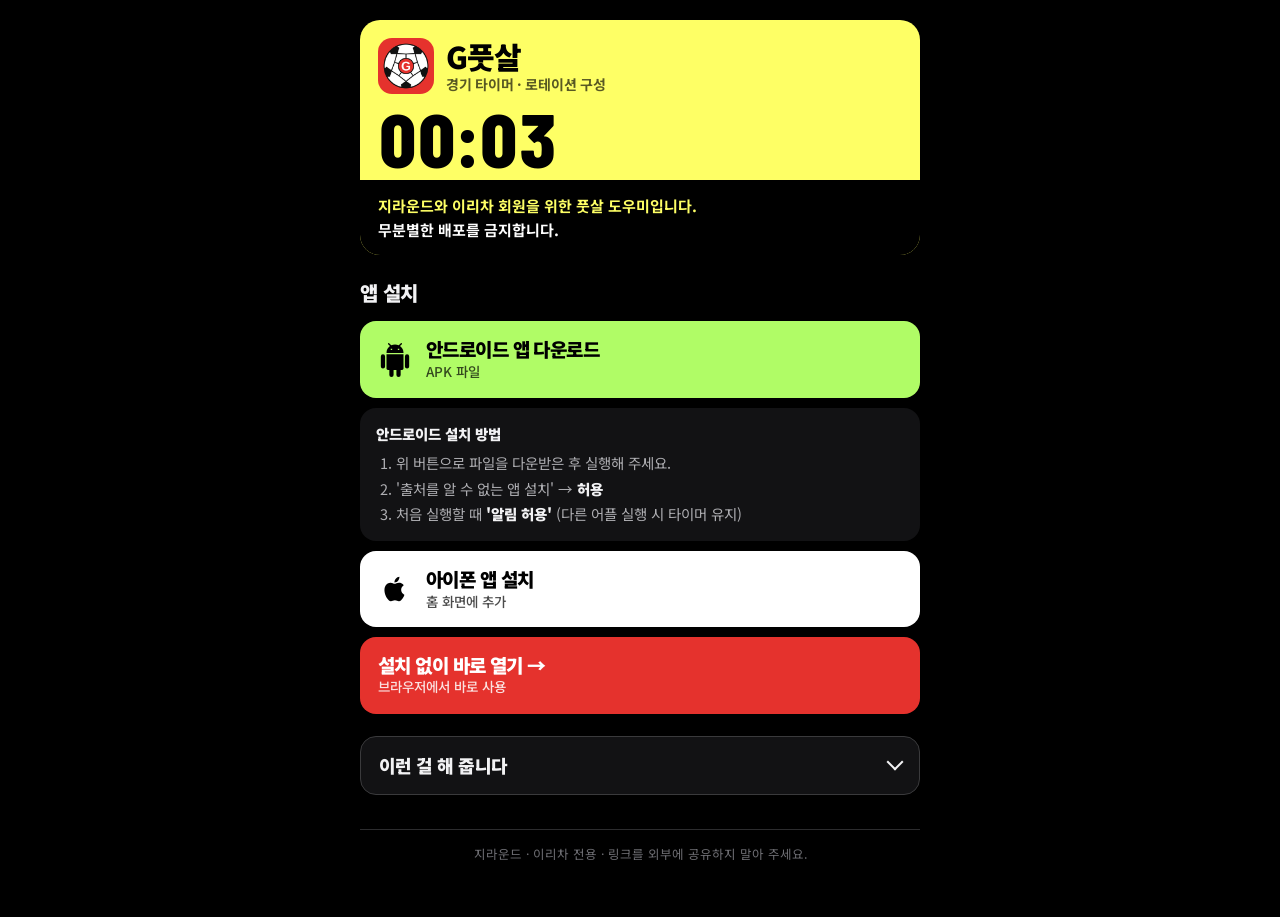
==== commit 25e778ab: "Add files via upload" ====
--- a/index.html
+++ b/index.html
@@ -52,8 +52,8 @@
   .btn.apple { background: #fff; }
   .btn.mine { box-shadow: 0 0 0 3px var(--yellow); }
   .btn:focus-visible { outline: 3px solid var(--yellow); outline-offset: 3px; }
-  .btn.web { background: transparent; color: var(--ink); border: 1.5px solid #48484A; padding: 12px 18px; }
-  .btn.web b { font-size: 16px; }
+  .btn.web { background: #E5322D; color: #fff; }
+  .btn.web span { opacity: .85; }
 
   .steps { background: var(--card); border-radius: 16px; padding: 14px 16px; font-size: 14.5px; color: var(--soft); }
   .steps strong { color: var(--ink); font-weight: 900; }
@@ -65,6 +65,19 @@
 
   /* 기능 설명 */
   .about { display: flex; flex-direction: column; gap: 12px; }
+  .about > summary {
+    list-style: none; cursor: pointer; display: flex; align-items: center; justify-content: space-between;
+    background: var(--card); border: 1.5px solid #3A3A3C; border-radius: 16px; padding: 14px 18px;
+    font-size: 18px; font-weight: 900; letter-spacing: -0.03em;
+  }
+  .about > summary::-webkit-details-marker { display: none; }
+  .about > summary::after {
+    content: ""; width: 10px; height: 10px; border-right: 2.5px solid var(--ink); border-bottom: 2.5px solid var(--ink);
+    transform: translateY(-3px) rotate(45deg); transition: transform .2s;
+  }
+  .about[open] > summary::after { transform: translateY(2px) rotate(-135deg); }
+  .about > summary:focus-visible { outline: 3px solid var(--yellow); outline-offset: 3px; }
+  .about[open] > summary { margin-bottom: 0; }
   .feat { background: var(--card); border-radius: 18px; padding: 16px 16px 14px; border-top: 6px solid var(--c); }
   .feat h3 { margin: 0 0 8px; font-size: 18px; font-weight: 900; letter-spacing: -0.03em; color: var(--c); }
   .feat ul { margin: 0; padding: 0; list-style: none; display: flex; flex-direction: column; gap: 6px; }
@@ -89,7 +102,7 @@
       <img src="app/icon-192.png" alt="">
       <h1 id="title">G풋살<small>경기 타이머 · 로테이션 구성</small></h1>
     </div>
-    <div class="clock" aria-hidden="true">05:00</div>
+    <div class="clock" aria-hidden="true">00:00</div>
     <p class="notice">지라운드와 이리차 회원을 위한 풋살 도우미입니다.<br><b>무분별한 배포를 금지합니다.</b></p>
   </section>
 
@@ -132,8 +145,8 @@
     </a>
   </section>
 
-  <section class="about" aria-labelledby="aboutTitle">
-    <h2 id="aboutTitle">이런 걸 해 줍니다</h2>
+  <details class="about">
+    <summary>이런 걸 해 줍니다</summary>
 
     <article class="feat" style="--c: var(--lime)">
       <h3>풋살 경기 타이머</h3>
@@ -164,7 +177,7 @@
         <figure><img src="img/result.jpg" alt="경기별 휴식·키퍼·필드 결과 화면" loading="lazy" width="360" height="720"><figcaption>로테이션 결과</figcaption></figure>
       </div>
     </article>
-  </section>
+  </details>
 
   <p class="foot">지라운드 · 이리차 전용 · 링크를 외부에 공유하지 말아 주세요.</p>
 </main>
@@ -194,10 +207,10 @@
     document.getElementById('kakao').hidden = false;
     document.getElementById('kakaoOpen').href = 'kakaotalk://web/openExternal?url=' + encodeURIComponent(location.href);
   }
-  // 전광판 시계 장식: 05:00에서 천천히 흐름
+  // 전광판 시계 장식: 앱처럼 00:00부터 시간이 더해짐(10분이 되면 다시 00:00)
   var c = document.querySelector('.clock'), t = 0;
   if (!(window.matchMedia && matchMedia('(prefers-reduced-motion: reduce)').matches)) {
-    setInterval(function () { t++; var s = 300 - (t % 300); c.textContent = String(Math.floor(s / 60)).padStart(2, '0') + ':' + String(s % 60).padStart(2, '0'); }, 1000);
+    setInterval(function () { t++; var s = t % 600; c.textContent = String(Math.floor(s / 60)).padStart(2, '0') + ':' + String(s % 60).padStart(2, '0'); }, 1000);
   }
 })();
 </script>
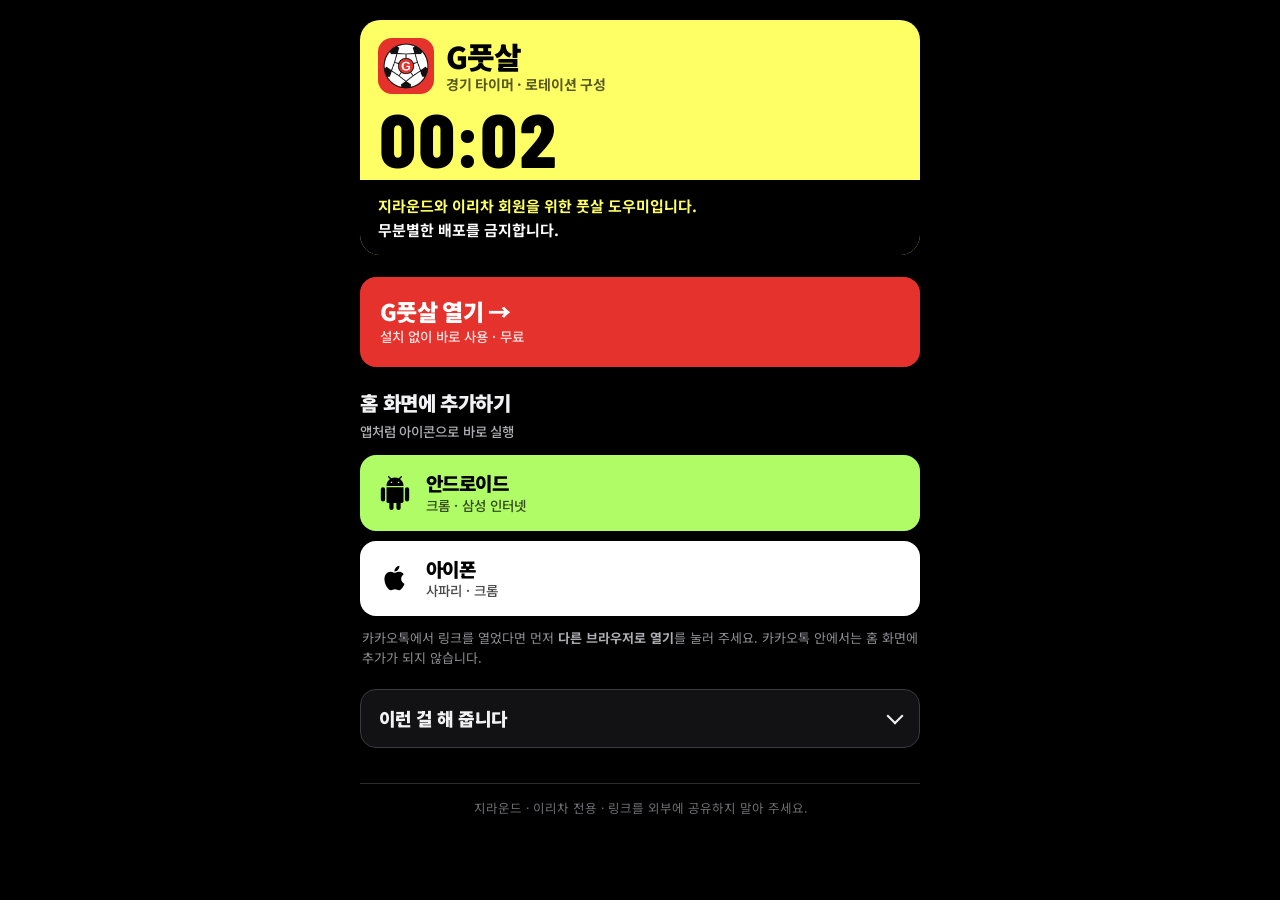
==== commit 18ffd5ad: "배포를 웹앱 + 홈 화면에 추가 방식으로 전환 - 랜딩: APK 다운로드 버튼 제거(삼성 피싱 앱 경고 때문), 'G풋살 열기' 큰 버튼과   안드로이드(크롬·삼성 인터넷)·아이폰" ====
--- a/index.html
+++ b/index.html
@@ -54,6 +54,13 @@
   .btn:focus-visible { outline: 3px solid var(--yellow); outline-offset: 3px; }
   .btn.web { background: #E5322D; color: #fff; }
   .btn.web span { opacity: .85; }
+  .btn.big { padding: 20px 20px; }
+  .btn.big b { font-size: 23px; }
+  .install h2 { margin-top: 10px; }
+  .install h2 small { display: block; font-size: 13.5px; font-weight: 500; color: var(--soft); letter-spacing: -0.01em; margin-top: 2px; }
+  .install .tip { font-size: 13px; color: #8E8E93; }
+  .install .note { margin: 2px 2px 0; font-size: 13px; color: #8E8E93; line-height: 1.5; }
+  .install .note strong { color: var(--soft); }
 
   .steps { background: var(--card); border-radius: 16px; padding: 14px 16px; font-size: 14.5px; color: var(--soft); }
   .steps strong { color: var(--ink); font-weight: 900; }
@@ -107,42 +114,42 @@
   </section>
 
   <div class="kakao" id="kakao" hidden>
-    카카오톡 안에서는 설치가 되지 않습니다. 아래 버튼으로 휴대폰 기본 브라우저에서 열어 주세요.<br>
+    카카오톡 안에서는 홈 화면에 추가가 되지 않습니다. 아래 버튼으로 휴대폰 기본 브라우저에서 열어 주세요.<br>
     <a id="kakaoOpen" href="#">브라우저로 열기</a>
   </div>
 
   <section class="install" aria-labelledby="installTitle">
-    <h2 id="installTitle">앱 설치</h2>
-
-    <a class="btn android" id="btnAndroid" href="https://github.com/walkerkein/futsal/releases/latest/download/futsal-helper.apk">
+    <a class="btn web big" href="app/">
+      <div><b>G풋살 열기 →</b><span>설치 없이 바로 사용 · 무료</span></div>
+    </a>
+
+    <h2 id="installTitle">홈 화면에 추가하기 <small>앱처럼 아이콘으로 바로 실행</small></h2>
+
+    <button class="btn android" id="btnAndroid" type="button" aria-expanded="false" aria-controls="stepsAndroid">
       <svg viewBox="0 0 24 24" fill="currentColor" aria-hidden="true"><path d="M6 18c0 .55.45 1 1 1h1v3.5a1.5 1.5 0 0 0 3 0V19h2v3.5a1.5 1.5 0 0 0 3 0V19h1c.55 0 1-.45 1-1V8H6v10zM3.5 8A1.5 1.5 0 0 0 2 9.5v7a1.5 1.5 0 0 0 3 0v-7A1.5 1.5 0 0 0 3.5 8zm17 0A1.5 1.5 0 0 0 19 9.5v7a1.5 1.5 0 0 0 3 0v-7A1.5 1.5 0 0 0 20.5 8zM15.53 2.16l1.3-1.3a.5.5 0 0 0-.7-.71l-1.48 1.48A5.96 5.96 0 0 0 12 1c-.96 0-1.86.23-2.66.63L7.85.15a.5.5 0 0 0-.7.7l1.31 1.31A5.98 5.98 0 0 0 6 7h12a5.98 5.98 0 0 0-2.47-4.84zM10 5H9V4h1v1zm5 0h-1V4h1v1z"/></svg>
-      <div><b>안드로이드 앱 다운로드</b><span>APK 파일</span></div>
-    </a>
-    <div class="steps" id="stepsAndroid">
-      <strong>안드로이드 설치 방법</strong>
+      <div><b>안드로이드</b><span>크롬 · 삼성 인터넷</span></div>
+    </button>
+    <div class="steps" id="stepsAndroid" hidden>
       <ol>
-        <li>위 버튼으로 파일을 다운받은 후 실행해 주세요.</li>
-        <li>'출처를 알 수 없는 앱 설치' → <strong>허용</strong></li>
-        <li>처음 실행할 때 <strong>'알림 허용'</strong> (다른 어플 실행 시 타이머 유지)</li>
+        <li>위 <strong>G풋살 열기</strong>를 눌러 앱을 엽니다.</li>
+        <li><strong>크롬:</strong> 오른쪽 위 <strong>⋮</strong> → <strong>홈 화면에 추가</strong>(또는 <strong>앱 설치</strong>) → <strong>설치</strong><br>
+            <strong>삼성 인터넷:</strong> 아래 <strong>≡</strong> → <strong>현재 페이지 추가</strong> → <strong>홈 화면</strong></li>
+        <li>홈 화면에 생긴 <strong>G풋살 아이콘</strong>으로 실행합니다.</li>
       </ol>
     </div>
 
     <button class="btn apple" id="btnApple" type="button" aria-expanded="false" aria-controls="stepsApple">
       <svg viewBox="0 0 24 24" fill="currentColor" aria-hidden="true"><path d="M16.37 12.6c-.02-2.2 1.8-3.26 1.88-3.31-1.03-1.5-2.62-1.7-3.18-1.73-1.35-.14-2.64.8-3.33.8-.69 0-1.74-.78-2.86-.76-1.47.02-2.83.86-3.59 2.17-1.53 2.66-.39 6.6 1.1 8.75.73 1.05 1.6 2.24 2.73 2.2 1.1-.04 1.51-.71 2.84-.71 1.32 0 1.7.71 2.86.69 1.18-.02 1.93-1.07 2.65-2.13.83-1.22 1.18-2.4 1.2-2.47-.03-.01-2.3-.88-2.32-3.5zM14.2 6.13c.6-.73 1.01-1.75.9-2.76-.87.04-1.92.58-2.54 1.31-.56.65-1.05 1.68-.92 2.67.97.08 1.96-.49 2.56-1.22z"/></svg>
-      <div><b>아이폰 앱 설치</b><span>홈 화면에 추가</span></div>
+      <div><b>아이폰</b><span>사파리 · 크롬</span></div>
     </button>
     <div class="steps" id="stepsApple" hidden>
-      <strong>아이폰 설치 방법 (Safari에서)</strong>
       <ol>
-        <li>아래 <strong>설치 없이 바로 열기</strong>를 눌러 앱을 엽니다.</li>
-        <li>화면 아래 <strong>공유 버튼</strong>(네모에서 위로 화살표)을 누릅니다.</li>
-        <li><strong>홈 화면에 추가</strong> → <strong>추가</strong>를 누르면 앱처럼 설치됩니다.</li>
+        <li>위 <strong>G풋살 열기</strong>를 눌러 앱을 엽니다.</li>
+        <li><strong>공유 버튼</strong>(네모에서 위로 화살표)을 누릅니다.<br><span class="tip">사파리는 화면 아래, 크롬은 주소창 오른쪽에 있습니다.</span></li>
+        <li><strong>홈 화면에 추가</strong> → <strong>추가</strong>를 누릅니다.</li>
       </ol>
     </div>
-
-    <a class="btn web" href="app/">
-      <div><b>설치 없이 바로 열기 →</b><span>브라우저에서 바로 사용</span></div>
-    </a>
+    <p class="note">카카오톡에서 링크를 열었다면 먼저 <strong>다른 브라우저로 열기</strong>를 눌러 주세요. 카카오톡 안에서는 홈 화면에 추가가 되지 않습니다.</p>
   </section>
 
   <details class="about">
@@ -156,7 +163,7 @@
         <li>키퍼 교체 10초 전 알림, 교체 시 15초간 시계 멈춤</li>
         <li>경기 종료 후 막공 30초 동안에도 시계가 계속 흐름</li>
         <li>화면이 꺼지거나 다른 앱을 써도 소리가 정확히 울림</li>
-        <li>멀리서도 보이는 전광판 화면, 다른 앱 위에 띄우는 작은 화면</li>
+        <li>멀리서도 보이는 전광판 화면 <em>(일부 기기는 다른 앱 위 작은 화면 지원)</em></li>
       </ul>
       <div class="shots one">
         <figure><img src="img/play.jpg" alt="경기 중 화면: 연두색 바탕에 전반 01:37, 아래에 전반·전체 남은 시간" loading="lazy" width="360" height="720"><figcaption>경기 진행 화면</figcaption></figure>
@@ -188,20 +195,16 @@
   var ua = navigator.userAgent || '';
   var isIOS = /iPhone|iPad|iPod/i.test(ua) || (navigator.platform === 'MacIntel' && navigator.maxTouchPoints > 1);
   var isAndroid = /Android/i.test(ua);
-  // 내 휴대폰에 맞는 버튼을 강조하고, 설치 방법을 먼저 펼쳐 둠
-  if (isIOS) {
-    document.getElementById('btnApple').classList.add('mine');
-    toggleApple(true);
-    document.getElementById('stepsAndroid').hidden = true;
-  } else if (isAndroid) {
-    document.getElementById('btnAndroid').classList.add('mine');
-  }
-  function toggleApple(open) {
-    var b = document.getElementById('btnApple'), s = document.getElementById('stepsApple');
-    open = typeof open === 'boolean' ? open : s.hidden;
-    s.hidden = !open; b.setAttribute('aria-expanded', String(open));
-  }
-  document.getElementById('btnApple').addEventListener('click', function () { toggleApple(); });
+  // 버튼을 누르면 설치 방법이 펼쳐짐. 내 휴대폰 쪽은 미리 펼쳐 두고 강조
+  function bind(btnId, stepsId) {
+    var b = document.getElementById(btnId), s = document.getElementById(stepsId);
+    function set(open) { s.hidden = !open; b.setAttribute('aria-expanded', String(open)); }
+    b.addEventListener('click', function () { set(s.hidden); });
+    return set;
+  }
+  var openAndroid = bind('btnAndroid', 'stepsAndroid'), openApple = bind('btnApple', 'stepsApple');
+  if (isIOS) { document.getElementById('btnApple').classList.add('mine'); openApple(true); }
+  else if (isAndroid) { document.getElementById('btnAndroid').classList.add('mine'); openAndroid(true); }
   // 카카오톡 안의 브라우저에서는 다운로드·홈 화면 추가가 안 되므로 기본 브라우저로 열기 안내
   if (/KAKAOTALK/i.test(ua)) {
     document.getElementById('kakao').hidden = false;
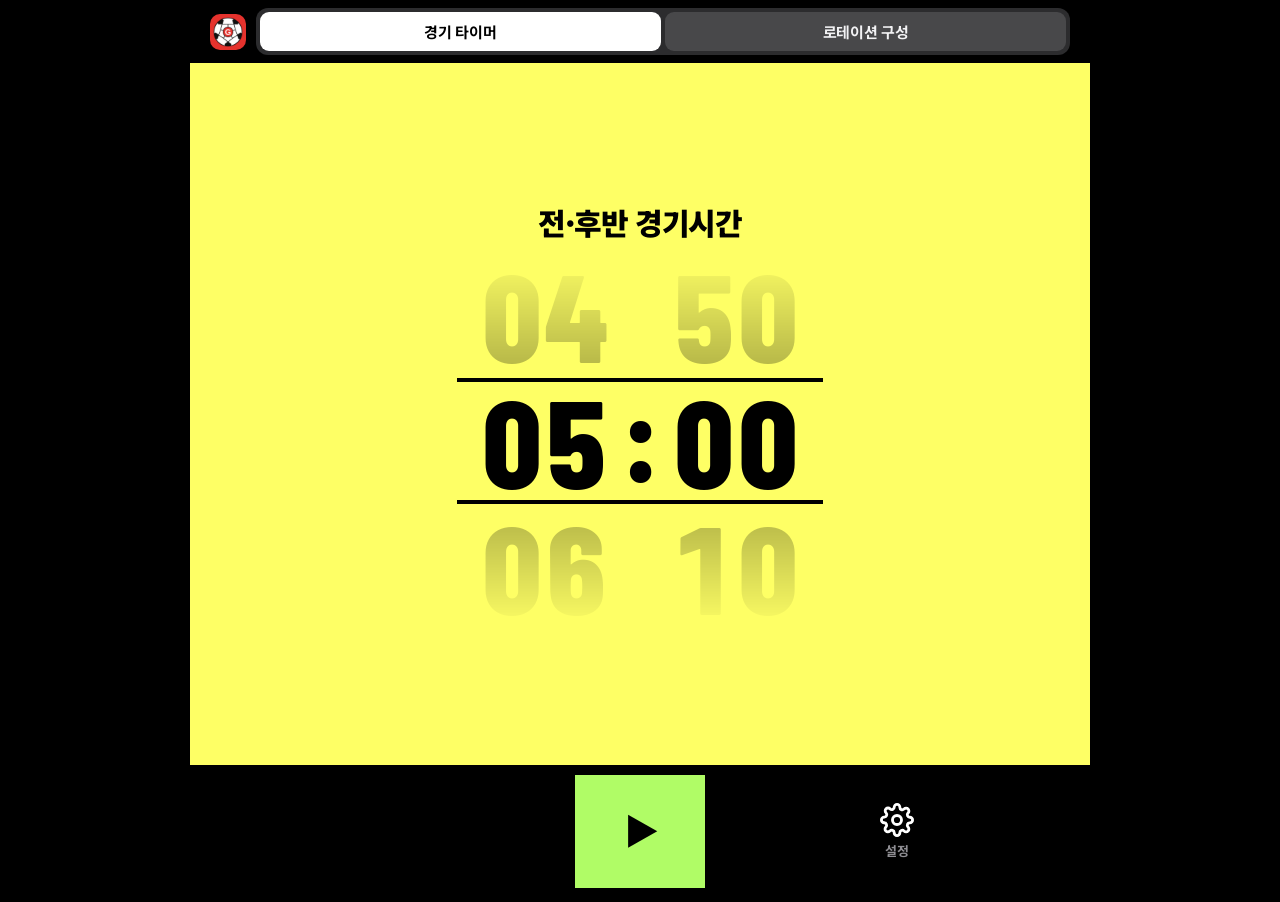
==== commit d8ffe3b5: "랜딩 페이지 없애고 바로 앱으로, 설정에 '홈 화면에 추가' 버튼 - 루트 주소는 app/으로 바로 이동 - 설정: 안드로이드는 설치 창, 아이폰은 추가 방법 안내, 카카오톡은 외" ====
--- a/index.html
+++ b/index.html
@@ -2,220 +2,15 @@
 <html lang="ko">
 <head>
 <meta charset="utf-8">
-<meta name="viewport" content="width=device-width, initial-scale=1, viewport-fit=cover">
 <title>G풋살</title>
-<meta name="description" content="G풋살: 지라운드와 이리차 회원을 위한 풋살 경기 타이머·로테이션 도우미">
+<meta name="robots" content="noindex, nofollow">
+<meta name="viewport" content="width=device-width, initial-scale=1">
 <meta name="theme-color" content="#000000">
-<meta name="robots" content="noindex, nofollow">
 <link rel="icon" href="app/icon-192.png" type="image/png">
 <link rel="apple-touch-icon" href="app/apple-touch-icon.png">
-<link rel="preconnect" href="https://fonts.googleapis.com">
-<link rel="preconnect" href="https://fonts.gstatic.com" crossorigin>
-<link href="https://fonts.googleapis.com/css2?family=Barlow+Condensed:wght@700;800&family=Noto+Sans+KR:wght@500;700;900&display=swap" rel="stylesheet">
-<style>
-  :root {
-    --bg: #000; --ink: #F2F2F4; --soft: #AEAEB2; --line: #2C2C2E; --card: #121214;
-    --yellow: #FEFF65; --lime: #B0FC66; --red: #DE4837; --kt: #FEE500;
-    --ko: "Noto Sans KR", -apple-system, BlinkMacSystemFont, "Apple SD Gothic Neo", "Malgun Gothic", sans-serif;
-    --num: "Barlow Condensed", "Noto Sans KR", sans-serif;
-  }
-  * { box-sizing: border-box; }
-  html { background: var(--bg); }
-  body {
-    word-break: keep-all;
-    margin: 0; background: var(--bg); color: var(--ink); font-family: var(--ko); line-height: 1.6; -webkit-font-smoothing: antialiased;
-    padding: calc(env(safe-area-inset-top, 0px) + 20px) max(18px, env(safe-area-inset-right, 0px)) calc(env(safe-area-inset-bottom, 0px) + 40px) max(18px, env(safe-area-inset-left, 0px));
-  }
-  .wrap { max-width: 560px; margin: 0 auto; display: flex; flex-direction: column; gap: 22px; }
-
-  /* 전광판 느낌의 머리말 */
-  .board { border-radius: 20px; overflow: hidden; background: var(--yellow); color: #000; }
-  .board .top { display: flex; align-items: center; gap: 12px; padding: 18px 18px 10px; }
-  .board img { width: 56px; height: 56px; border-radius: 14px; flex: 0 0 auto; }
-  .board h1 { margin: 0; font-size: 30px; font-weight: 900; letter-spacing: -0.04em; line-height: 1.1; }
-  .board h1 small { display: block; font-size: 14px; font-weight: 700; letter-spacing: -0.02em; opacity: .65; margin-top: 4px; }
-  .board .clock { font-family: var(--num); font-weight: 800; font-size: 76px; line-height: .9; letter-spacing: -0.01em; padding: 0 18px 8px; font-variant-numeric: tabular-nums; }
-  .notice { margin: 0; background: #000; color: var(--yellow); padding: 14px 18px; font-size: 15px; font-weight: 700; line-height: 1.55; word-break: keep-all; }
-  .notice b { color: #fff; }
-
-  /* 설치 */
-  .install { display: flex; flex-direction: column; gap: 10px; }
-  .install h2, .about h2 { margin: 0 0 2px; font-size: 20px; font-weight: 900; letter-spacing: -0.03em; }
-  .btn {
-    display: flex; align-items: center; gap: 14px; width: 100%; padding: 16px 18px; border-radius: 16px; border: 0;
-    text-decoration: none; color: #000; font-family: var(--ko); cursor: pointer; text-align: left;
-  }
-  .btn svg { width: 34px; height: 34px; flex: 0 0 auto; }
-  .btn b { display: block; font-size: 19px; font-weight: 900; letter-spacing: -0.03em; line-height: 1.25; }
-  .btn span { display: block; font-size: 13.5px; font-weight: 500; opacity: .7; }
-  .btn.android { background: var(--lime); }
-  .btn.apple { background: #fff; }
-  .btn.mine { box-shadow: 0 0 0 3px var(--yellow); }
-  .btn:focus-visible { outline: 3px solid var(--yellow); outline-offset: 3px; }
-  .btn.web { background: #E5322D; color: #fff; }
-  .btn.web span { opacity: .85; }
-  .btn.big { padding: 20px 20px; }
-  .btn.big b { font-size: 23px; }
-  .install h2 { margin-top: 10px; }
-  .install h2 small { display: block; font-size: 13.5px; font-weight: 500; color: var(--soft); letter-spacing: -0.01em; margin-top: 2px; }
-  .install .tip { font-size: 13px; color: #8E8E93; }
-  .install .note { margin: 2px 2px 0; font-size: 13px; color: #8E8E93; line-height: 1.5; }
-  .install .note strong { color: var(--soft); }
-
-  .steps { background: var(--card); border-radius: 16px; padding: 14px 16px; font-size: 14.5px; color: var(--soft); }
-  .steps strong { color: var(--ink); font-weight: 900; }
-  .steps ol { margin: 6px 0 0; padding-left: 20px; } .steps li { margin: 2px 0; }
-  .steps[hidden] { display: none; }
-  .kakao { background: #2A2600; color: var(--kt); border-radius: 14px; padding: 12px 14px; font-size: 14px; font-weight: 700; }
-  .kakao a { color: #000; background: var(--kt); border-radius: 10px; padding: 6px 12px; display: inline-block; margin-top: 8px; text-decoration: none; font-weight: 900; }
-  .kakao[hidden] { display: none; }
-
-  /* 기능 설명 */
-  .about { display: flex; flex-direction: column; gap: 12px; }
-  .about > summary {
-    list-style: none; cursor: pointer; display: flex; align-items: center; justify-content: space-between;
-    background: var(--card); border: 1.5px solid #3A3A3C; border-radius: 16px; padding: 14px 18px;
-    font-size: 18px; font-weight: 900; letter-spacing: -0.03em;
-  }
-  .about > summary::-webkit-details-marker { display: none; }
-  .about > summary::after {
-    content: ""; width: 10px; height: 10px; border-right: 2.5px solid var(--ink); border-bottom: 2.5px solid var(--ink);
-    transform: translateY(-3px) rotate(45deg); transition: transform .2s;
-  }
-  .about[open] > summary::after { transform: translateY(2px) rotate(-135deg); }
-  .about > summary:focus-visible { outline: 3px solid var(--yellow); outline-offset: 3px; }
-  .about[open] > summary { margin-bottom: 0; }
-  .feat { background: var(--card); border-radius: 18px; padding: 16px 16px 14px; border-top: 6px solid var(--c); }
-  .feat h3 { margin: 0 0 8px; font-size: 18px; font-weight: 900; letter-spacing: -0.03em; color: var(--c); }
-  .feat ul { margin: 0; padding: 0; list-style: none; display: flex; flex-direction: column; gap: 6px; }
-  .feat li { font-size: 15px; color: var(--ink); padding-left: 16px; position: relative; }
-  .feat li::before { content: ""; position: absolute; left: 0; top: .62em; width: 7px; height: 7px; border-radius: 2px; background: var(--c); }
-  .feat li em { font-style: normal; color: var(--soft); font-size: 13.5px; }
-  .shots { display: grid; gap: 8px; margin-top: 14px; }
-  .shots.one { grid-template-columns: 1fr; justify-items: center; }
-  .shots.one figure { width: 47%; }
-  .shots.two { grid-template-columns: repeat(2, 1fr); gap: 12px; padding: 0 6%; }
-  .shots figure { margin: 0; display: flex; flex-direction: column; gap: 6px; align-items: center; min-width: 0; }
-  .shots img { width: 100%; height: auto; border-radius: 10px; border: 1.5px solid #3A3A3C; display: block; background: #1C1C1E; }
-  .shots figcaption { font-size: 12px; font-weight: 700; color: var(--soft); text-align: center; letter-spacing: -0.02em; }
-  .foot { font-size: 12.5px; color: #6E6E73; text-align: center; border-top: 1px solid var(--line); padding-top: 14px; }
-</style>
+<meta http-equiv="refresh" content="0; url=app/">
+<script>location.replace('app/' + location.search + location.hash);</script>
+<style>html,body{margin:0;background:#000;color:#8E8E93;font:14px sans-serif;text-align:center}a{color:#FEFF65}</style>
 </head>
-<body>
-<main class="wrap">
-
-  <section class="board" aria-labelledby="title">
-    <div class="top">
-      <img src="app/icon-192.png" alt="">
-      <h1 id="title">G풋살<small>경기 타이머 · 로테이션 구성</small></h1>
-    </div>
-    <div class="clock" aria-hidden="true">00:00</div>
-    <p class="notice">지라운드와 이리차 회원을 위한 풋살 도우미입니다.<br><b>무분별한 배포를 금지합니다.</b></p>
-  </section>
-
-  <div class="kakao" id="kakao" hidden>
-    카카오톡 안에서는 홈 화면에 추가가 되지 않습니다. 아래 버튼으로 휴대폰 기본 브라우저에서 열어 주세요.<br>
-    <a id="kakaoOpen" href="#">브라우저로 열기</a>
-  </div>
-
-  <section class="install" aria-labelledby="installTitle">
-    <a class="btn web big" href="app/">
-      <div><b>G풋살 열기 →</b><span>설치 없이 바로 사용 · 무료</span></div>
-    </a>
-
-    <h2 id="installTitle">홈 화면에 추가하기 <small>앱처럼 아이콘으로 바로 실행</small></h2>
-
-    <button class="btn android" id="btnAndroid" type="button" aria-expanded="false" aria-controls="stepsAndroid">
-      <svg viewBox="0 0 24 24" fill="currentColor" aria-hidden="true"><path d="M6 18c0 .55.45 1 1 1h1v3.5a1.5 1.5 0 0 0 3 0V19h2v3.5a1.5 1.5 0 0 0 3 0V19h1c.55 0 1-.45 1-1V8H6v10zM3.5 8A1.5 1.5 0 0 0 2 9.5v7a1.5 1.5 0 0 0 3 0v-7A1.5 1.5 0 0 0 3.5 8zm17 0A1.5 1.5 0 0 0 19 9.5v7a1.5 1.5 0 0 0 3 0v-7A1.5 1.5 0 0 0 20.5 8zM15.53 2.16l1.3-1.3a.5.5 0 0 0-.7-.71l-1.48 1.48A5.96 5.96 0 0 0 12 1c-.96 0-1.86.23-2.66.63L7.85.15a.5.5 0 0 0-.7.7l1.31 1.31A5.98 5.98 0 0 0 6 7h12a5.98 5.98 0 0 0-2.47-4.84zM10 5H9V4h1v1zm5 0h-1V4h1v1z"/></svg>
-      <div><b>안드로이드</b><span>크롬 · 삼성 인터넷</span></div>
-    </button>
-    <div class="steps" id="stepsAndroid" hidden>
-      <ol>
-        <li>위 <strong>G풋살 열기</strong>를 눌러 앱을 엽니다.</li>
-        <li><strong>크롬:</strong> 오른쪽 위 <strong>⋮</strong> → <strong>홈 화면에 추가</strong>(또는 <strong>앱 설치</strong>) → <strong>설치</strong><br>
-            <strong>삼성 인터넷:</strong> 아래 <strong>≡</strong> → <strong>현재 페이지 추가</strong> → <strong>홈 화면</strong></li>
-        <li>홈 화면에 생긴 <strong>G풋살 아이콘</strong>으로 실행합니다.</li>
-      </ol>
-    </div>
-
-    <button class="btn apple" id="btnApple" type="button" aria-expanded="false" aria-controls="stepsApple">
-      <svg viewBox="0 0 24 24" fill="currentColor" aria-hidden="true"><path d="M16.37 12.6c-.02-2.2 1.8-3.26 1.88-3.31-1.03-1.5-2.62-1.7-3.18-1.73-1.35-.14-2.64.8-3.33.8-.69 0-1.74-.78-2.86-.76-1.47.02-2.83.86-3.59 2.17-1.53 2.66-.39 6.6 1.1 8.75.73 1.05 1.6 2.24 2.73 2.2 1.1-.04 1.51-.71 2.84-.71 1.32 0 1.7.71 2.86.69 1.18-.02 1.93-1.07 2.65-2.13.83-1.22 1.18-2.4 1.2-2.47-.03-.01-2.3-.88-2.32-3.5zM14.2 6.13c.6-.73 1.01-1.75.9-2.76-.87.04-1.92.58-2.54 1.31-.56.65-1.05 1.68-.92 2.67.97.08 1.96-.49 2.56-1.22z"/></svg>
-      <div><b>아이폰</b><span>사파리 · 크롬</span></div>
-    </button>
-    <div class="steps" id="stepsApple" hidden>
-      <ol>
-        <li>위 <strong>G풋살 열기</strong>를 눌러 앱을 엽니다.</li>
-        <li><strong>공유 버튼</strong>(네모에서 위로 화살표)을 누릅니다.<br><span class="tip">사파리는 화면 아래, 크롬은 주소창 오른쪽에 있습니다.</span></li>
-        <li><strong>홈 화면에 추가</strong> → <strong>추가</strong>를 누릅니다.</li>
-      </ol>
-    </div>
-    <p class="note">카카오톡에서 링크를 열었다면 먼저 <strong>다른 브라우저로 열기</strong>를 눌러 주세요. 카카오톡 안에서는 홈 화면에 추가가 되지 않습니다.</p>
-  </section>
-
-  <details class="about">
-    <summary>이런 걸 해 줍니다</summary>
-
-    <article class="feat" style="--c: var(--lime)">
-      <h3>풋살 경기 타이머</h3>
-      <ul>
-        <li>전·후반 시간을 휠로 맞추고 ▶ 한 번이면 끝 <em>(30초~10분, 10초 단위)</em></li>
-        <li>시작·종료 직전 3·2·1 카운트다운과 휘슬·부저음 알림</li>
-        <li>키퍼 교체 10초 전 알림, 교체 시 15초간 시계 멈춤</li>
-        <li>경기 종료 후 막공 30초 동안에도 시계가 계속 흐름</li>
-        <li>화면이 꺼지거나 다른 앱을 써도 소리가 정확히 울림</li>
-        <li>멀리서도 보이는 전광판 화면 <em>(일부 기기는 다른 앱 위 작은 화면 지원)</em></li>
-      </ul>
-      <div class="shots one">
-        <figure><img src="img/play.jpg" alt="경기 중 화면: 연두색 바탕에 전반 01:37, 아래에 전반·전체 남은 시간" loading="lazy" width="360" height="720"><figcaption>경기 진행 화면</figcaption></figure>
-      </div>
-    </article>
-
-    <article class="feat" style="--c: var(--yellow)">
-      <h3>풋살 로테이션 구성</h3>
-      <ul>
-        <li>조끼 색·인원·경기 수만 고르면 채팅처럼 묻고 답해서 완성</li>
-        <li>연속 휴식·연속 골키퍼 없이, 휴식·골키퍼 횟수를 고르게 배정</li>
-        <li>지각자·부상자(골키퍼 불가 포함)를 미리 반영</li>
-        <li>경기 도중 부상·조퇴가 생기면 남은 경기만 다시 계산</li>
-        <li>단톡방에 바로 붙여넣는 한 줄 요약 복사, 직전 로테이션 불러오기</li>
-      </ul>
-      <div class="shots two">
-        <figure><img src="img/chat.jpg" alt="카카오톡처럼 묻고 답하는 구성 화면" loading="lazy" width="360" height="720"><figcaption>묻고 답하며 구성</figcaption></figure>
-        <figure><img src="img/result.jpg" alt="경기별 휴식·키퍼·필드 결과 화면" loading="lazy" width="360" height="720"><figcaption>로테이션 결과</figcaption></figure>
-      </div>
-    </article>
-  </details>
-
-  <p class="foot">지라운드 · 이리차 전용 · 링크를 외부에 공유하지 말아 주세요.</p>
-</main>
-
-<script>
-(function () {
-  'use strict';
-  var ua = navigator.userAgent || '';
-  var isIOS = /iPhone|iPad|iPod/i.test(ua) || (navigator.platform === 'MacIntel' && navigator.maxTouchPoints > 1);
-  var isAndroid = /Android/i.test(ua);
-  // 버튼을 누르면 설치 방법이 펼쳐짐. 내 휴대폰 쪽은 미리 펼쳐 두고 강조
-  function bind(btnId, stepsId) {
-    var b = document.getElementById(btnId), s = document.getElementById(stepsId);
-    function set(open) { s.hidden = !open; b.setAttribute('aria-expanded', String(open)); }
-    b.addEventListener('click', function () { set(s.hidden); });
-    return set;
-  }
-  var openAndroid = bind('btnAndroid', 'stepsAndroid'), openApple = bind('btnApple', 'stepsApple');
-  if (isIOS) { document.getElementById('btnApple').classList.add('mine'); openApple(true); }
-  else if (isAndroid) { document.getElementById('btnAndroid').classList.add('mine'); openAndroid(true); }
-  // 카카오톡 안의 브라우저에서는 다운로드·홈 화면 추가가 안 되므로 기본 브라우저로 열기 안내
-  if (/KAKAOTALK/i.test(ua)) {
-    document.getElementById('kakao').hidden = false;
-    document.getElementById('kakaoOpen').href = 'kakaotalk://web/openExternal?url=' + encodeURIComponent(location.href);
-  }
-  // 전광판 시계 장식: 앱처럼 00:00부터 시간이 더해짐(10분이 되면 다시 00:00)
-  var c = document.querySelector('.clock'), t = 0;
-  if (!(window.matchMedia && matchMedia('(prefers-reduced-motion: reduce)').matches)) {
-    setInterval(function () { t++; var s = t % 600; c.textContent = String(Math.floor(s / 60)).padStart(2, '0') + ':' + String(s % 60).padStart(2, '0'); }, 1000);
-  }
-})();
-</script>
-</body>
+<body><p style="margin-top:40vh">G풋살로 이동 중… <a href="app/">바로 열기</a></p></body>
 </html>
